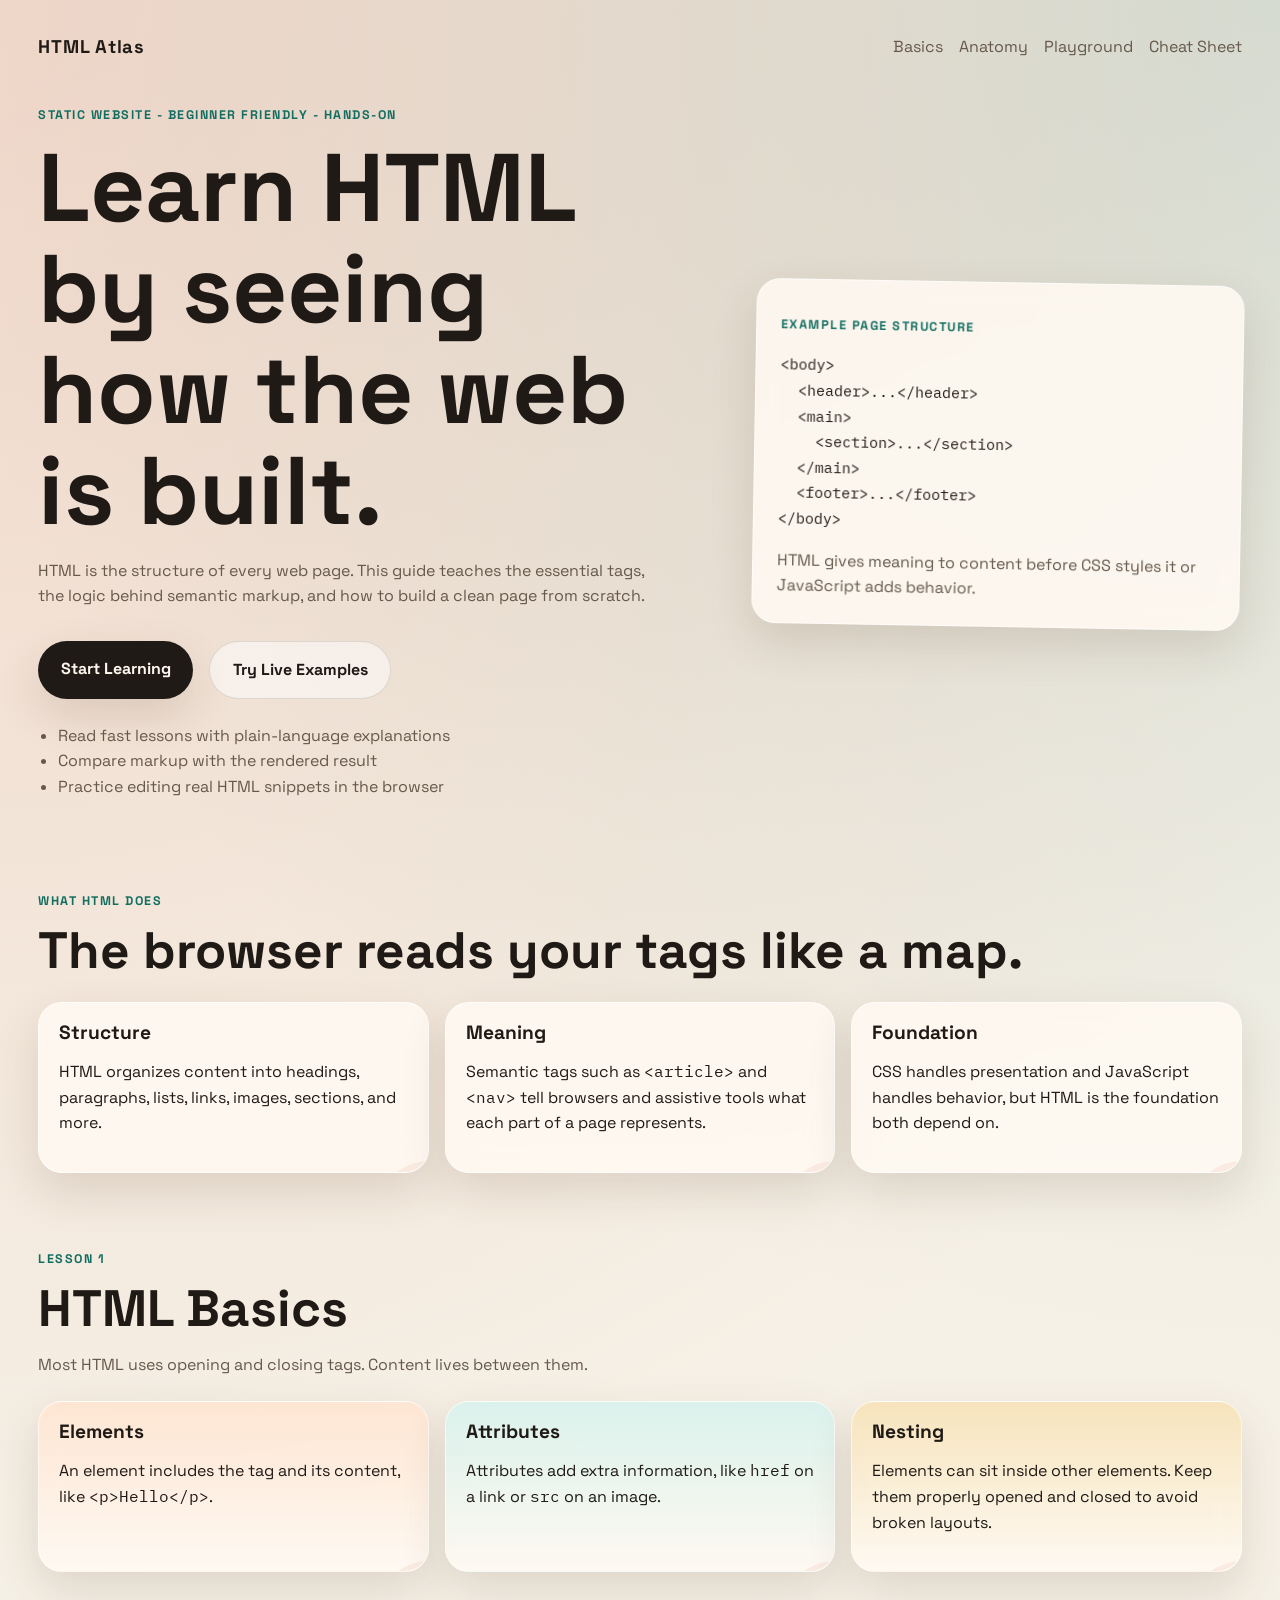
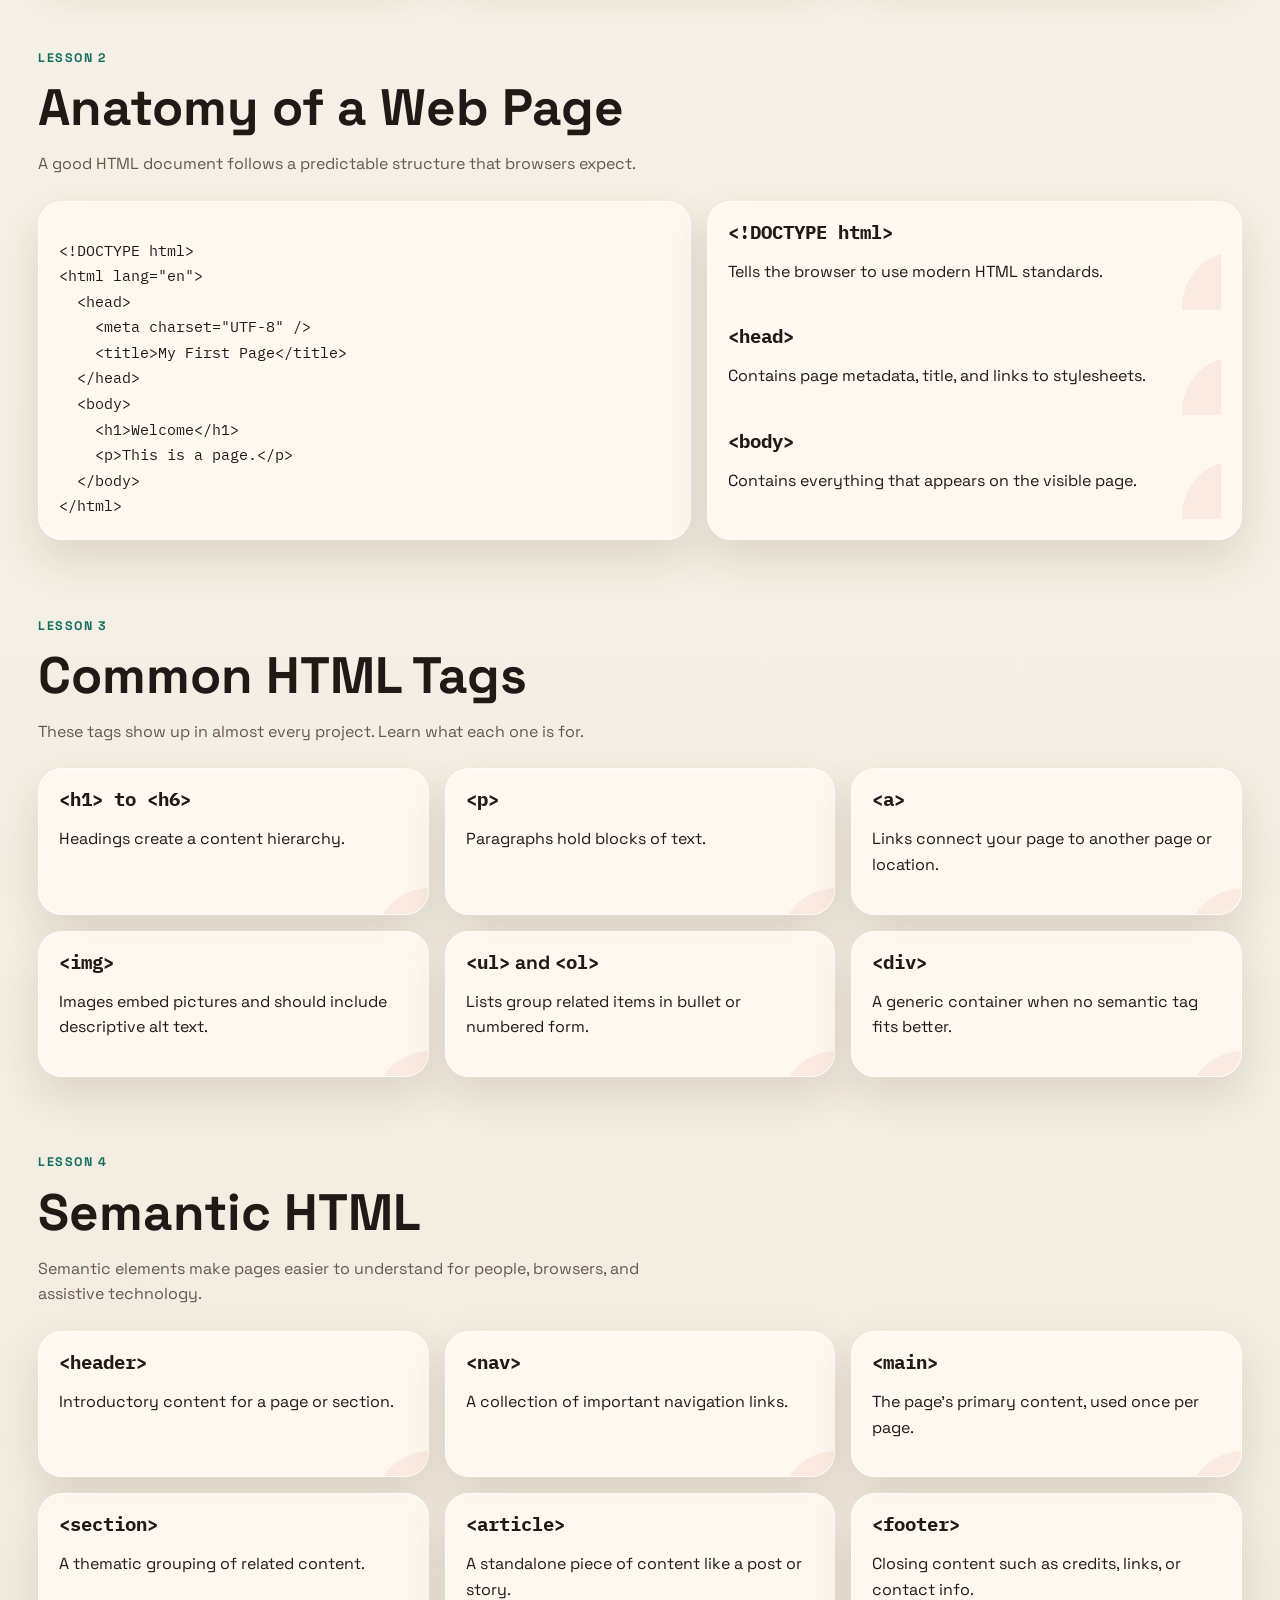
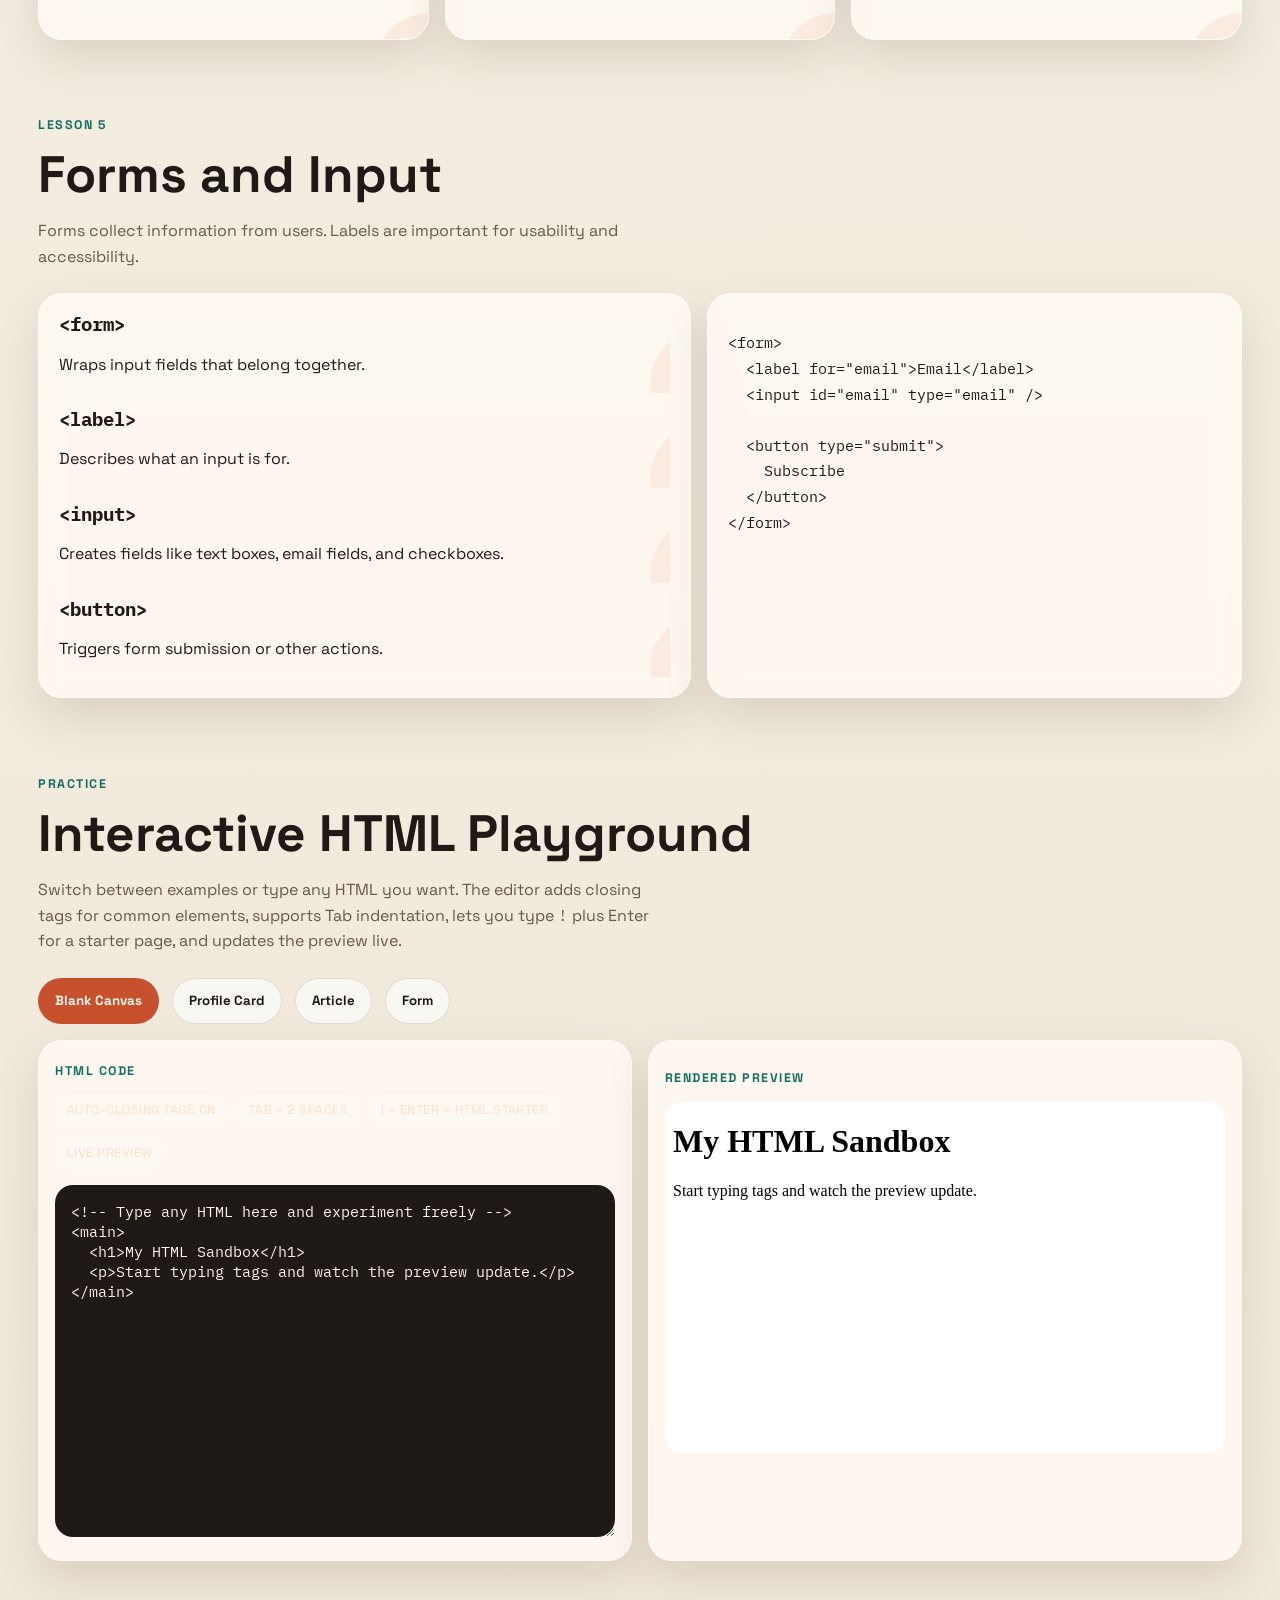
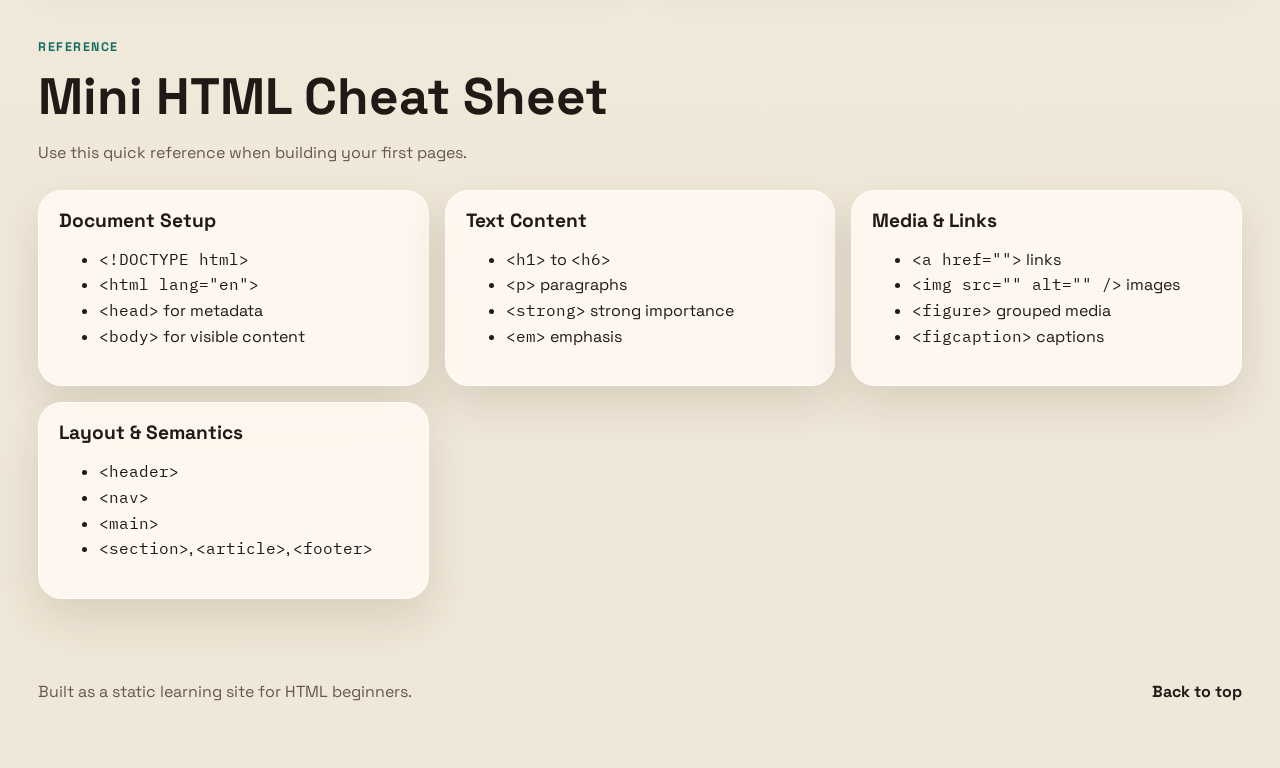
==== index.html @ 0f7f3ef9 "initial commit" ====
<!DOCTYPE html>
<html lang="en">
  <head>
    <meta charset="UTF-8" />
    <meta name="viewport" content="width=device-width, initial-scale=1.0" />
    <title>HTML Atlas | Learn HTML Visually</title>
    <meta
      name="description"
      content="A static website that teaches the fundamentals of HTML with examples, semantic structure, forms, and hands-on practice."
    />
    <link rel="preconnect" href="https://fonts.googleapis.com" />
    <link rel="preconnect" href="https://fonts.gstatic.com" crossorigin />
    <link
      href="https://fonts.googleapis.com/css2?family=Space+Grotesk:wght@400;500;700&family=IBM+Plex+Mono:wght@400;500&display=swap"
      rel="stylesheet"
    />
    <link rel="stylesheet" href="styles.css" />
  </head>
  <body>
    <header class="hero" id="top">
      <nav class="topbar">
        <a class="brand" href="#top">HTML Atlas</a>
        <div class="nav-links">
          <a href="#basics">Basics</a>
          <a href="#anatomy">Anatomy</a>
          <a href="#playground">Playground</a>
          <a href="#cheatsheet">Cheat Sheet</a>
        </div>
      </nav>

      <div class="hero-grid">
        <section class="hero-copy">
          <p class="eyebrow">Static website - beginner friendly - hands-on</p>
          <h1>Learn HTML by seeing how the web is built.</h1>
          <p class="hero-text">
            HTML is the structure of every web page. This guide teaches the
            essential tags, the logic behind semantic markup, and how to build
            a clean page from scratch.
          </p>
          <div class="hero-actions">
            <a class="button primary" href="#basics">Start Learning</a>
            <a class="button secondary" href="#playground">Try Live Examples</a>
          </div>
          <ul class="hero-points">
            <li>Read fast lessons with plain-language explanations</li>
            <li>Compare markup with the rendered result</li>
            <li>Practice editing real HTML snippets in the browser</li>
          </ul>
        </section>

        <aside class="hero-card">
          <p class="card-label">Example page structure</p>
          <pre><code>&lt;body&gt;
  &lt;header&gt;...&lt;/header&gt;
  &lt;main&gt;
    &lt;section&gt;...&lt;/section&gt;
  &lt;/main&gt;
  &lt;footer&gt;...&lt;/footer&gt;
&lt;/body&gt;</code></pre>
          <p class="card-note">
            HTML gives meaning to content before CSS styles it or JavaScript
            adds behavior.
          </p>
        </aside>
      </div>
    </header>

    <main>
      <section class="section intro-band">
        <div class="section-heading">
          <p class="section-kicker">What HTML does</p>
          <h2>The browser reads your tags like a map.</h2>
        </div>
        <div class="intro-grid">
          <article class="info-card">
            <h3>Structure</h3>
            <p>
              HTML organizes content into headings, paragraphs, lists, links,
              images, sections, and more.
            </p>
          </article>
          <article class="info-card">
            <h3>Meaning</h3>
            <p>
              Semantic tags such as <code>&lt;article&gt;</code> and
              <code>&lt;nav&gt;</code> tell browsers and assistive tools what
              each part of a page represents.
            </p>
          </article>
          <article class="info-card">
            <h3>Foundation</h3>
            <p>
              CSS handles presentation and JavaScript handles behavior, but HTML
              is the foundation both depend on.
            </p>
          </article>
        </div>
      </section>

      <section class="section" id="basics">
        <div class="section-heading">
          <p class="section-kicker">Lesson 1</p>
          <h2>HTML Basics</h2>
          <p>
            Most HTML uses opening and closing tags. Content lives between them.
          </p>
        </div>

        <div class="lesson-grid">
          <article class="lesson-card accent-a">
            <h3>Elements</h3>
            <p>
              An element includes the tag and its content, like
              <code>&lt;p&gt;Hello&lt;/p&gt;</code>.
            </p>
          </article>
          <article class="lesson-card accent-b">
            <h3>Attributes</h3>
            <p>
              Attributes add extra information, like
              <code>href</code> on a link or <code>src</code> on an image.
            </p>
          </article>
          <article class="lesson-card accent-c">
            <h3>Nesting</h3>
            <p>
              Elements can sit inside other elements. Keep them properly opened
              and closed to avoid broken layouts.
            </p>
          </article>
        </div>
      </section>

      <section class="section split-section" id="anatomy">
        <div class="section-heading">
          <p class="section-kicker">Lesson 2</p>
          <h2>Anatomy of a Web Page</h2>
          <p>
            A good HTML document follows a predictable structure that browsers
            expect.
          </p>
        </div>

        <div class="two-column">
          <div class="code-panel">
            <pre><code>&lt;!DOCTYPE html&gt;
&lt;html lang="en"&gt;
  &lt;head&gt;
    &lt;meta charset="UTF-8" /&gt;
    &lt;title&gt;My First Page&lt;/title&gt;
  &lt;/head&gt;
  &lt;body&gt;
    &lt;h1&gt;Welcome&lt;/h1&gt;
    &lt;p&gt;This is a page.&lt;/p&gt;
  &lt;/body&gt;
&lt;/html&gt;</code></pre>
          </div>

          <div class="concept-list">
            <article>
              <h3><code>&lt;!DOCTYPE html&gt;</code></h3>
              <p>Tells the browser to use modern HTML standards.</p>
            </article>
            <article>
              <h3><code>&lt;head&gt;</code></h3>
              <p>Contains page metadata, title, and links to stylesheets.</p>
            </article>
            <article>
              <h3><code>&lt;body&gt;</code></h3>
              <p>Contains everything that appears on the visible page.</p>
            </article>
          </div>
        </div>
      </section>

      <section class="section">
        <div class="section-heading">
          <p class="section-kicker">Lesson 3</p>
          <h2>Common HTML Tags</h2>
          <p>
            These tags show up in almost every project. Learn what each one is
            for.
          </p>
        </div>

        <div class="tag-grid">
          <article class="tag-card">
            <h3><code>&lt;h1&gt; to &lt;h6&gt;</code></h3>
            <p>Headings create a content hierarchy.</p>
          </article>
          <article class="tag-card">
            <h3><code>&lt;p&gt;</code></h3>
            <p>Paragraphs hold blocks of text.</p>
          </article>
          <article class="tag-card">
            <h3><code>&lt;a&gt;</code></h3>
            <p>Links connect your page to another page or location.</p>
          </article>
          <article class="tag-card">
            <h3><code>&lt;img&gt;</code></h3>
            <p>Images embed pictures and should include descriptive alt text.</p>
          </article>
          <article class="tag-card">
            <h3><code>&lt;ul&gt;</code> and <code>&lt;ol&gt;</code></h3>
            <p>Lists group related items in bullet or numbered form.</p>
          </article>
          <article class="tag-card">
            <h3><code>&lt;div&gt;</code></h3>
            <p>A generic container when no semantic tag fits better.</p>
          </article>
        </div>
      </section>

      <section class="section">
        <div class="section-heading">
          <p class="section-kicker">Lesson 4</p>
          <h2>Semantic HTML</h2>
          <p>
            Semantic elements make pages easier to understand for people,
            browsers, and assistive technology.
          </p>
        </div>

        <div class="semantic-layout">
          <article class="semantic-card">
            <h3><code>&lt;header&gt;</code></h3>
            <p>Introductory content for a page or section.</p>
          </article>
          <article class="semantic-card">
            <h3><code>&lt;nav&gt;</code></h3>
            <p>A collection of important navigation links.</p>
          </article>
          <article class="semantic-card">
            <h3><code>&lt;main&gt;</code></h3>
            <p>The page's primary content, used once per page.</p>
          </article>
          <article class="semantic-card">
            <h3><code>&lt;section&gt;</code></h3>
            <p>A thematic grouping of related content.</p>
          </article>
          <article class="semantic-card">
            <h3><code>&lt;article&gt;</code></h3>
            <p>A standalone piece of content like a post or story.</p>
          </article>
          <article class="semantic-card">
            <h3><code>&lt;footer&gt;</code></h3>
            <p>Closing content such as credits, links, or contact info.</p>
          </article>
        </div>
      </section>

      <section class="section split-section">
        <div class="section-heading">
          <p class="section-kicker">Lesson 5</p>
          <h2>Forms and Input</h2>
          <p>
            Forms collect information from users. Labels are important for
            usability and accessibility.
          </p>
        </div>

        <div class="two-column">
          <div class="concept-list">
            <article>
              <h3><code>&lt;form&gt;</code></h3>
              <p>Wraps input fields that belong together.</p>
            </article>
            <article>
              <h3><code>&lt;label&gt;</code></h3>
              <p>Describes what an input is for.</p>
            </article>
            <article>
              <h3><code>&lt;input&gt;</code></h3>
              <p>Creates fields like text boxes, email fields, and checkboxes.</p>
            </article>
            <article>
              <h3><code>&lt;button&gt;</code></h3>
              <p>Triggers form submission or other actions.</p>
            </article>
          </div>

          <div class="code-panel">
            <pre><code>&lt;form&gt;
  &lt;label for="email"&gt;Email&lt;/label&gt;
  &lt;input id="email" type="email" /&gt;

  &lt;button type="submit"&gt;
    Subscribe
  &lt;/button&gt;
&lt;/form&gt;</code></pre>
          </div>
        </div>
      </section>

      <section class="section playground" id="playground">
        <div class="section-heading">
          <p class="section-kicker">Practice</p>
          <h2>Interactive HTML Playground</h2>
          <p>
            Switch between examples or type any HTML you want. The editor adds
            closing tags for common elements, supports Tab indentation, lets
            you type <code>!</code> plus Enter for a starter page, and updates
            the preview live.
          </p>
        </div>

        <div class="playground-controls" aria-label="Example selector">
          <button class="example-button active" data-example="blank">
            Blank Canvas
          </button>
          <button class="example-button" data-example="profile">
            Profile Card
          </button>
          <button class="example-button" data-example="article">
            Article
          </button>
          <button class="example-button" data-example="form">
            Form
          </button>
        </div>

        <div class="playground-grid">
          <div class="editor-panel">
            <label class="editor-label" for="html-editor">HTML Code</label>
            <div class="editor-toolbar">
              <span>Auto-closing tags on</span>
              <span>Tab = 2 spaces</span>
              <span>! + Enter = HTML starter</span>
              <span>Live preview</span>
            </div>
            <textarea id="html-editor" spellcheck="false"></textarea>
          </div>
          <div class="preview-panel">
            <p class="preview-label">Rendered Preview</p>
            <iframe
              id="preview-frame"
              title="HTML preview"
              sandbox="allow-same-origin"
            ></iframe>
          </div>
        </div>
      </section>

      <section class="section" id="cheatsheet">
        <div class="section-heading">
          <p class="section-kicker">Reference</p>
          <h2>Mini HTML Cheat Sheet</h2>
          <p>Use this quick reference when building your first pages.</p>
        </div>

        <div class="cheatsheet-grid">
          <article class="sheet-card">
            <h3>Document Setup</h3>
            <ul>
              <li><code>&lt;!DOCTYPE html&gt;</code></li>
              <li><code>&lt;html lang="en"&gt;</code></li>
              <li><code>&lt;head&gt;</code> for metadata</li>
              <li><code>&lt;body&gt;</code> for visible content</li>
            </ul>
          </article>
          <article class="sheet-card">
            <h3>Text Content</h3>
            <ul>
              <li><code>&lt;h1&gt;</code> to <code>&lt;h6&gt;</code></li>
              <li><code>&lt;p&gt;</code> paragraphs</li>
              <li><code>&lt;strong&gt;</code> strong importance</li>
              <li><code>&lt;em&gt;</code> emphasis</li>
            </ul>
          </article>
          <article class="sheet-card">
            <h3>Media & Links</h3>
            <ul>
              <li><code>&lt;a href=""&gt;</code> links</li>
              <li><code>&lt;img src="" alt="" /&gt;</code> images</li>
              <li><code>&lt;figure&gt;</code> grouped media</li>
              <li><code>&lt;figcaption&gt;</code> captions</li>
            </ul>
          </article>
          <article class="sheet-card">
            <h3>Layout & Semantics</h3>
            <ul>
              <li><code>&lt;header&gt;</code></li>
              <li><code>&lt;nav&gt;</code></li>
              <li><code>&lt;main&gt;</code></li>
              <li><code>&lt;section&gt;</code>, <code>&lt;article&gt;</code>, <code>&lt;footer&gt;</code></li>
            </ul>
          </article>
        </div>
      </section>
    </main>

    <footer class="site-footer">
      <p>Built as a static learning site for HTML beginners.</p>
      <a href="#top">Back to top</a>
    </footer>

    <script src="script.js"></script>
  </body>
</html>
---- styles.css ----
:root {
  --bg: #f4efe4;
  --bg-strong: #eadbc4;
  --surface: rgba(255, 250, 243, 0.86);
  --surface-strong: #fff7ed;
  --ink: #1f1a16;
  --muted: #66594c;
  --accent: #c7512c;
  --accent-alt: #126e61;
  --accent-soft: #f0b46c;
  --line: rgba(31, 26, 22, 0.12);
  --shadow: 0 18px 45px rgba(75, 49, 27, 0.14);
  --radius: 24px;
}

* {
  box-sizing: border-box;
}

html {
  scroll-behavior: smooth;
}

body {
  margin: 0;
  font-family: "Space Grotesk", sans-serif;
  color: var(--ink);
  background:
    radial-gradient(circle at top left, rgba(199, 81, 44, 0.18), transparent 28%),
    radial-gradient(circle at top right, rgba(18, 110, 97, 0.15), transparent 24%),
    linear-gradient(180deg, #f9f4eb 0%, var(--bg) 40%, #efe7d7 100%);
  line-height: 1.6;
}

a {
  color: inherit;
}

code,
pre,
textarea {
  font-family: "IBM Plex Mono", monospace;
}

.hero,
.section,
.site-footer {
  padding-inline: clamp(1.2rem, 3vw, 3rem);
}

.hero {
  padding-top: 1rem;
  padding-bottom: 4rem;
  position: relative;
  overflow: hidden;
}

.topbar {
  display: flex;
  justify-content: space-between;
  align-items: center;
  gap: 1rem;
  padding: 1rem 0 2rem;
}

.brand {
  font-size: 1.15rem;
  font-weight: 700;
  letter-spacing: 0.04em;
  text-decoration: none;
}

.nav-links {
  display: flex;
  gap: 1rem;
  flex-wrap: wrap;
}

.nav-links a {
  text-decoration: none;
  color: var(--muted);
}

.hero-grid {
  display: grid;
  grid-template-columns: 1.4fr 1fr;
  gap: 2rem;
  align-items: center;
}

.eyebrow,
.section-kicker,
.card-label,
.preview-label,
.editor-label {
  text-transform: uppercase;
  letter-spacing: 0.12em;
  font-size: 0.78rem;
  color: var(--accent-alt);
  font-weight: 700;
}

h1,
h2,
h3 {
  line-height: 1.05;
  margin: 0;
}

h1 {
  font-size: clamp(3rem, 8vw, 6rem);
  max-width: 10ch;
  margin-top: 0.5rem;
}

h2 {
  font-size: clamp(2rem, 4vw, 3.2rem);
}

h3 {
  font-size: 1.2rem;
}

.hero-text,
.section-heading p:last-child,
.site-footer p {
  color: var(--muted);
  max-width: 62ch;
}

.hero-actions {
  display: flex;
  gap: 1rem;
  flex-wrap: wrap;
  margin: 2rem 0 1.5rem;
}

.button {
  text-decoration: none;
  padding: 0.95rem 1.4rem;
  border-radius: 999px;
  font-weight: 700;
  transition: transform 180ms ease, box-shadow 180ms ease;
}

.button:hover,
.example-button:hover {
  transform: translateY(-2px);
}

.primary {
  background: var(--ink);
  color: #fff6ed;
  box-shadow: var(--shadow);
}

.secondary {
  background: rgba(255, 255, 255, 0.5);
  border: 1px solid var(--line);
}

.hero-points {
  padding-left: 1.2rem;
  color: var(--muted);
}

.hero-card,
.info-card,
.lesson-card,
.tag-card,
.semantic-card,
.sheet-card,
.code-panel,
.concept-list,
.editor-panel,
.preview-panel {
  background: var(--surface);
  backdrop-filter: blur(12px);
  border: 1px solid rgba(255, 255, 255, 0.65);
  border-radius: var(--radius);
  box-shadow: var(--shadow);
}

.hero-card {
  padding: 1.5rem;
  transform: rotate(1deg);
}

.hero-card pre,
.code-panel pre {
  margin: 1rem 0 0;
  overflow-x: auto;
}

.hero-card code,
.code-panel code {
  font-size: 0.95rem;
}

.card-note {
  margin-bottom: 0;
  color: var(--muted);
}

.section {
  padding-top: 2rem;
  padding-bottom: 2rem;
}

.section-heading {
  margin-bottom: 1.5rem;
}

.intro-band {
  padding-top: 0;
}

.intro-grid,
.lesson-grid,
.tag-grid,
.semantic-layout,
.cheatsheet-grid {
  display: grid;
  gap: 1rem;
}

.intro-grid,
.lesson-grid,
.semantic-layout,
.cheatsheet-grid {
  grid-template-columns: repeat(3, minmax(0, 1fr));
}

.tag-grid {
  grid-template-columns: repeat(3, minmax(0, 1fr));
}

.info-card,
.lesson-card,
.tag-card,
.semantic-card,
.sheet-card {
  padding: 1.25rem;
}

.accent-a {
  background: linear-gradient(180deg, rgba(255, 228, 209, 0.9), var(--surface));
}

.accent-b {
  background: linear-gradient(180deg, rgba(216, 241, 236, 0.9), var(--surface));
}

.accent-c {
  background: linear-gradient(180deg, rgba(247, 226, 184, 0.9), var(--surface));
}

.split-section .two-column {
  display: grid;
  grid-template-columns: 1.1fr 0.9fr;
  gap: 1rem;
}

.code-panel,
.concept-list {
  padding: 1.25rem;
}

.concept-list {
  display: grid;
  gap: 1rem;
}

.concept-list article,
.semantic-card,
.tag-card,
.sheet-card,
.lesson-card,
.info-card {
  position: relative;
  overflow: hidden;
}

.concept-list article::before,
.semantic-card::before,
.tag-card::before,
.sheet-card::before,
.lesson-card::before,
.info-card::before {
  content: "";
  position: absolute;
  inset: auto -15% -60% auto;
  width: 7rem;
  height: 7rem;
  border-radius: 50%;
  background: rgba(199, 81, 44, 0.08);
}

.playground-controls {
  display: flex;
  gap: 0.8rem;
  flex-wrap: wrap;
  margin-bottom: 1rem;
}

.example-button {
  border: 1px solid var(--line);
  background: rgba(255, 255, 255, 0.6);
  color: var(--ink);
  padding: 0.85rem 1rem;
  border-radius: 999px;
  font-family: inherit;
  font-weight: 700;
  cursor: pointer;
  transition: transform 180ms ease, background 180ms ease, color 180ms ease;
}

.example-button.active {
  background: var(--accent);
  color: #fff8f2;
  border-color: transparent;
}

.playground-grid {
  display: grid;
  grid-template-columns: 1fr 1fr;
  gap: 1rem;
}

.editor-panel,
.preview-panel {
  padding: 1rem;
}

.editor-toolbar {
  display: flex;
  gap: 0.6rem;
  flex-wrap: wrap;
  margin: 0.75rem 0 0.9rem;
}

.editor-toolbar span {
  display: inline-flex;
  align-items: center;
  padding: 0.35rem 0.65rem;
  border-radius: 999px;
  background: rgba(255, 255, 255, 0.08);
  border: 1px solid rgba(255, 255, 255, 0.1);
  color: #f9dfcc;
  font-size: 0.78rem;
  letter-spacing: 0.04em;
  text-transform: uppercase;
}

#html-editor {
  width: 100%;
  min-height: 22rem;
  border: 0;
  background: #201a17;
  color: #fff4e8;
  padding: 1rem;
  border-radius: 18px;
  resize: vertical;
  font-size: 0.95rem;
}

#html-editor:focus {
  outline: 2px solid rgba(240, 180, 108, 0.85);
  outline-offset: 2px;
}

#preview-frame {
  width: 100%;
  min-height: 22rem;
  border: 0;
  border-radius: 18px;
  background: white;
}

.site-footer {
  display: flex;
  justify-content: space-between;
  gap: 1rem;
  align-items: center;
  padding-top: 2rem;
  padding-bottom: 3rem;
}

.site-footer a {
  text-decoration: none;
  font-weight: 700;
}

@media (max-width: 980px) {
  .hero-grid,
  .split-section .two-column,
  .playground-grid,
  .intro-grid,
  .lesson-grid,
  .tag-grid,
  .semantic-layout,
  .cheatsheet-grid {
    grid-template-columns: 1fr;
  }

  .hero-card {
    transform: none;
  }
}

@media (max-width: 640px) {
  .topbar,
  .site-footer {
    flex-direction: column;
    align-items: flex-start;
  }

  h1 {
    max-width: none;
  }

  .button,
  .example-button {
    width: 100%;
    text-align: center;
  }

  .editor-toolbar span {
    width: 100%;
    justify-content: center;
  }
}
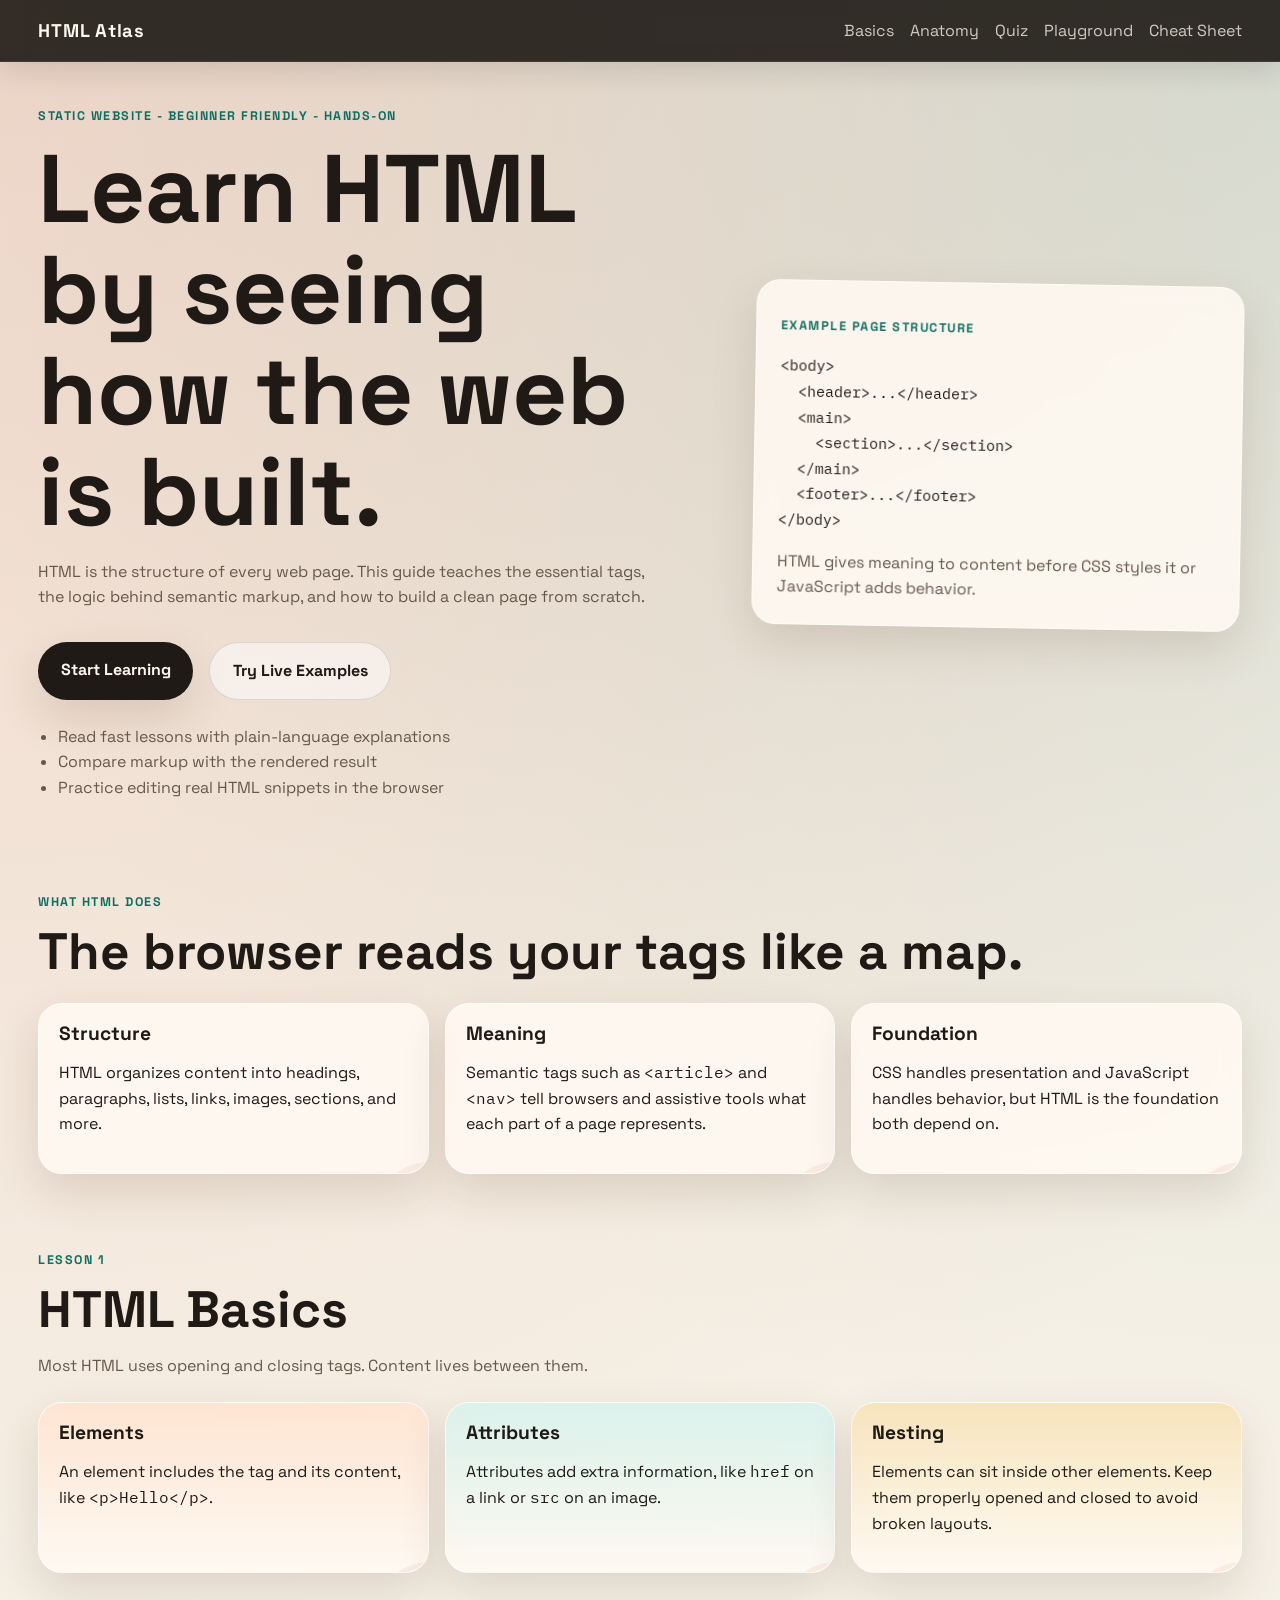
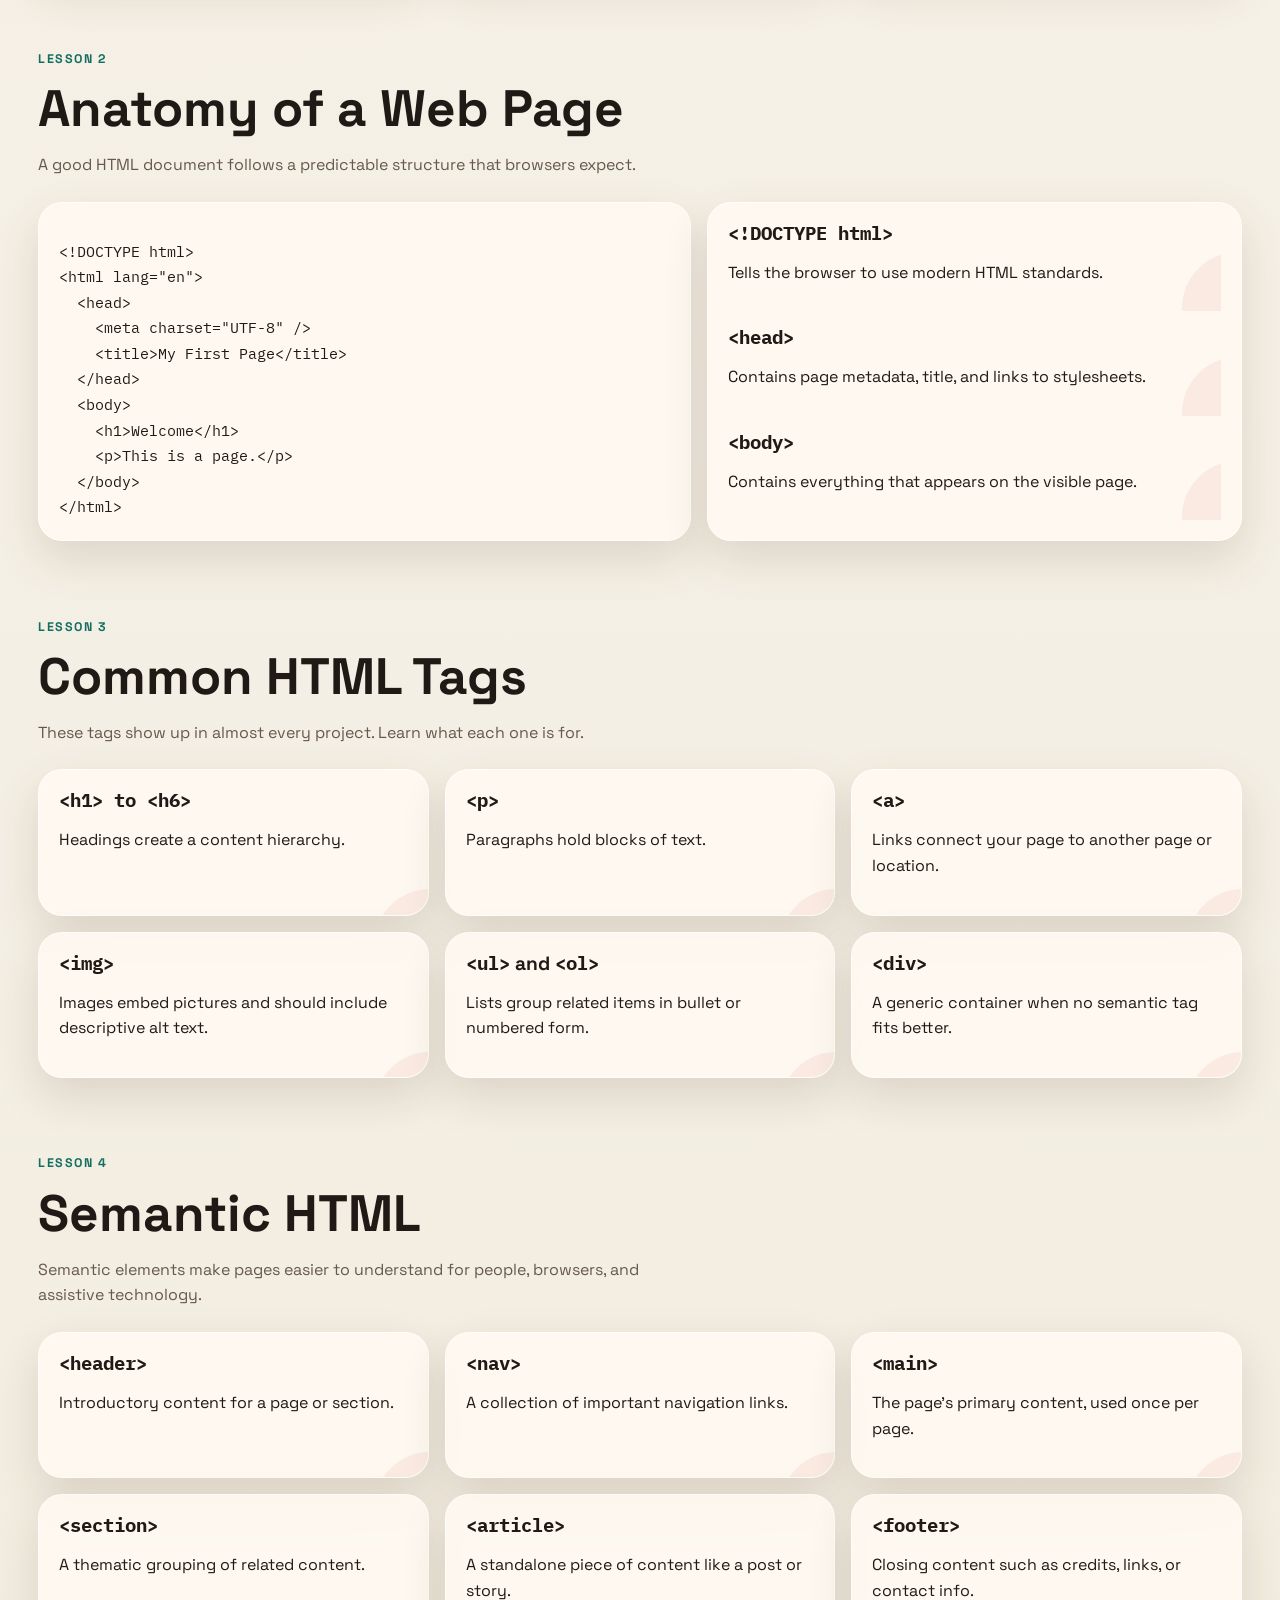
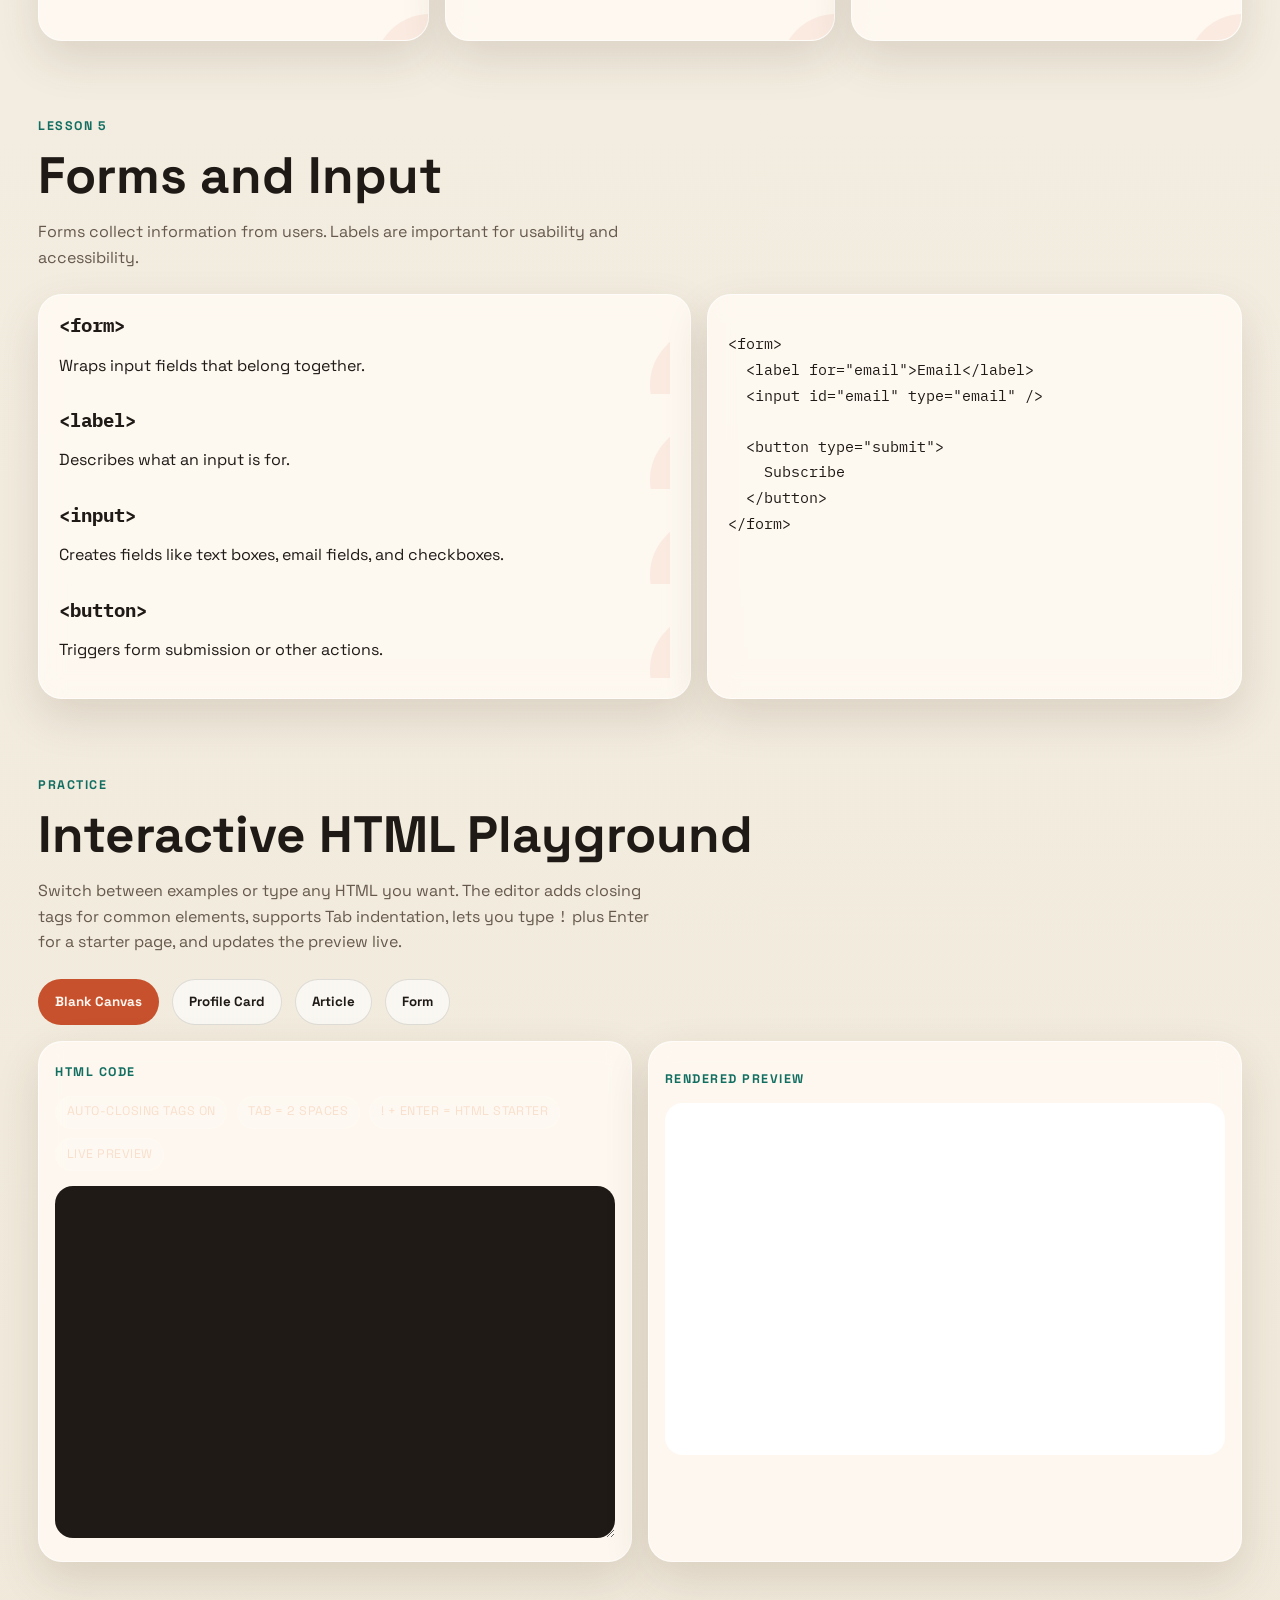
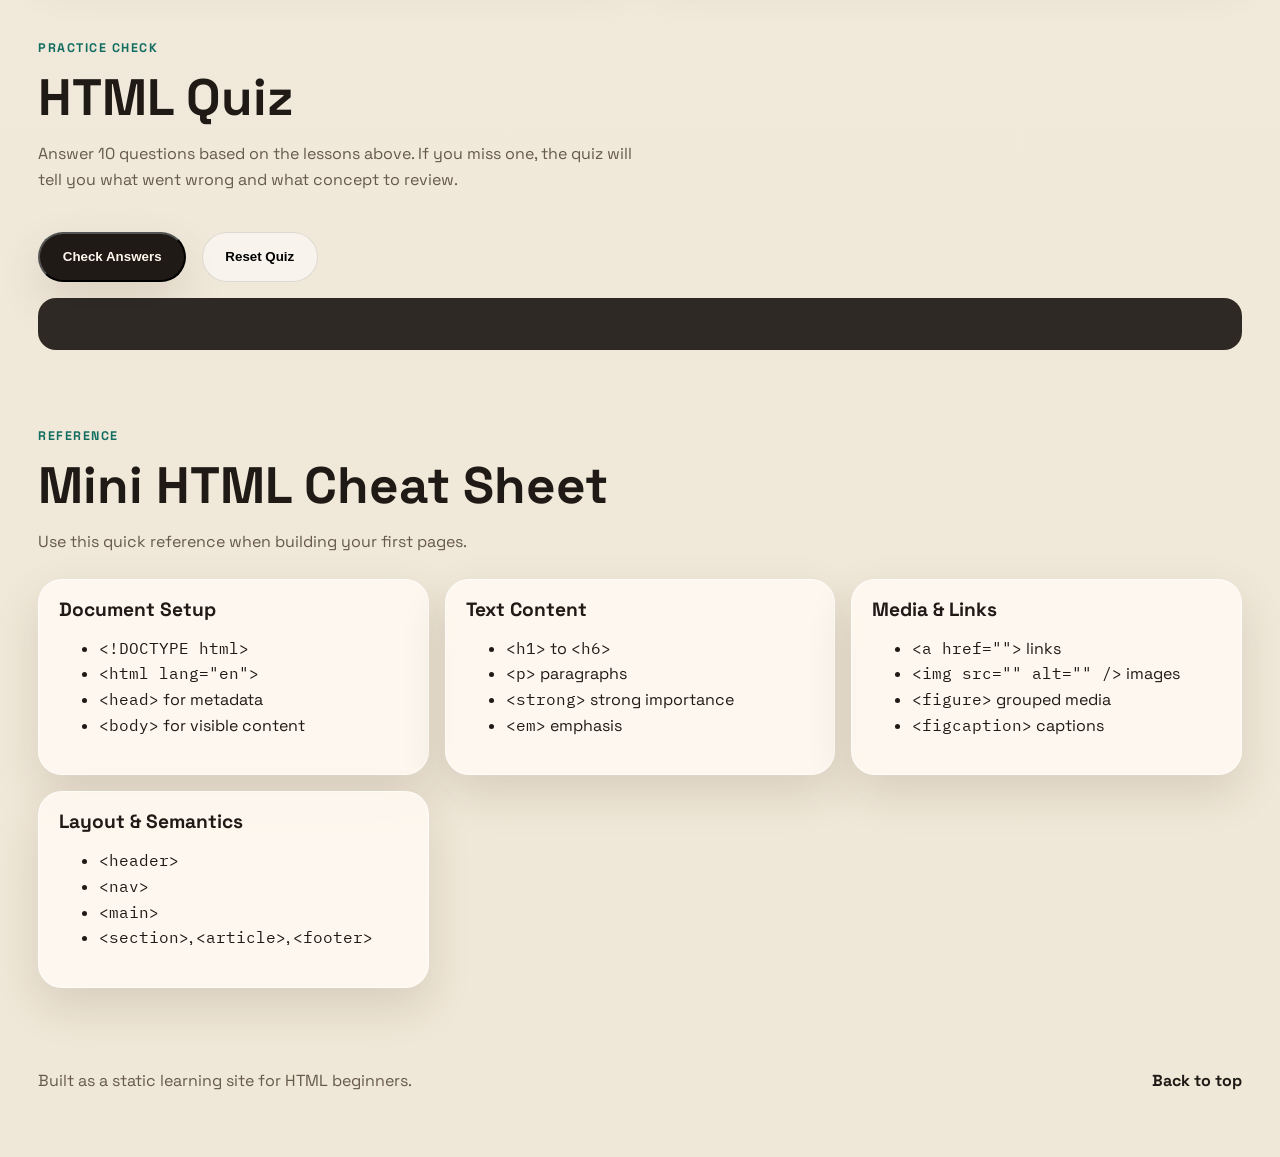
==== commit 1cec0524: "now quiz is available" ====
--- a/index.html
+++ b/index.html
@@ -17,16 +17,20 @@
     <link rel="stylesheet" href="styles.css" />
   </head>
   <body>
-    <header class="hero" id="top">
+    <div class="site-nav">
       <nav class="topbar">
         <a class="brand" href="#top">HTML Atlas</a>
         <div class="nav-links">
           <a href="#basics">Basics</a>
           <a href="#anatomy">Anatomy</a>
+          <a href="#quiz">Quiz</a>
           <a href="#playground">Playground</a>
           <a href="#cheatsheet">Cheat Sheet</a>
         </div>
       </nav>
+    </div>
+
+    <header class="hero" id="top">
 
       <div class="hero-grid">
         <section class="hero-copy">
@@ -341,6 +345,28 @@
         </div>
       </section>
 
+      <section class="section quiz-section" id="quiz">
+        <div class="section-heading">
+          <p class="section-kicker">Practice Check</p>
+          <h2>HTML Quiz</h2>
+          <p>
+            Answer 10 questions based on the lessons above. If you miss one,
+            the quiz will tell you what went wrong and what concept to review.
+          </p>
+        </div>
+
+        <form id="quiz-form" class="quiz-form">
+          <div id="quiz-questions" class="quiz-questions"></div>
+          <div class="quiz-actions">
+            <button class="button primary" type="submit">Check Answers</button>
+            <button class="button secondary" type="button" id="reset-quiz">
+              Reset Quiz
+            </button>
+          </div>
+          <p id="quiz-summary" class="quiz-summary" aria-live="polite"></p>
+        </form>
+      </section>
+
       <section class="section" id="cheatsheet">
         <div class="section-heading">
           <p class="section-kicker">Reference</p>
--- a/styles.css
+++ b/styles.css
@@ -48,8 +48,19 @@
   padding-inline: clamp(1.2rem, 3vw, 3rem);
 }
 
+.site-nav {
+  position: sticky;
+  top: 0;
+  z-index: 10;
+  width: 100%;
+  background: rgba(31, 26, 22, 0.9);
+  backdrop-filter: blur(14px);
+  border-bottom: 1px solid rgba(255, 255, 255, 0.08);
+  box-shadow: 0 10px 28px rgba(31, 26, 22, 0.12);
+}
+
 .hero {
-  padding-top: 1rem;
+  padding-top: 2rem;
   padding-bottom: 4rem;
   position: relative;
   overflow: hidden;
@@ -60,7 +71,8 @@
   justify-content: space-between;
   align-items: center;
   gap: 1rem;
-  padding: 1rem 0 2rem;
+  width: 100%;
+  padding: 1rem clamp(1.2rem, 3vw, 3rem);
 }
 
 .brand {
@@ -68,6 +80,7 @@
   font-weight: 700;
   letter-spacing: 0.04em;
   text-decoration: none;
+  color: #fff6ed;
 }
 
 .nav-links {
@@ -78,7 +91,11 @@
 
 .nav-links a {
   text-decoration: none;
-  color: var(--muted);
+  color: rgba(255, 246, 237, 0.78);
+}
+
+.nav-links a:hover {
+  color: #fff6ed;
 }
 
 .hero-grid {
@@ -391,6 +408,87 @@
   font-weight: 700;
 }
 
+.quiz-form {
+  display: grid;
+  gap: 1rem;
+}
+
+.quiz-questions {
+  display: grid;
+  gap: 1rem;
+}
+
+.quiz-card {
+  background: var(--surface);
+  border: 1px solid rgba(255, 255, 255, 0.65);
+  border-radius: var(--radius);
+  box-shadow: var(--shadow);
+  padding: 1.25rem;
+}
+
+.quiz-card h3 {
+  margin-bottom: 0.9rem;
+}
+
+.quiz-options {
+  display: grid;
+  gap: 0.7rem;
+}
+
+.quiz-option {
+  display: flex;
+  gap: 0.75rem;
+  align-items: flex-start;
+  padding: 0.8rem 0.95rem;
+  border-radius: 18px;
+  background: rgba(255, 255, 255, 0.45);
+  border: 1px solid rgba(31, 26, 22, 0.08);
+  cursor: pointer;
+}
+
+.quiz-option input {
+  margin-top: 0.25rem;
+}
+
+.quiz-option code {
+  font-size: 0.92rem;
+}
+
+.quiz-feedback {
+  margin-top: 0.95rem;
+  padding: 0.9rem 1rem;
+  border-radius: 18px;
+  font-size: 0.95rem;
+}
+
+.quiz-feedback.correct {
+  background: rgba(18, 110, 97, 0.12);
+  border: 1px solid rgba(18, 110, 97, 0.24);
+  color: #0f5b50;
+}
+
+.quiz-feedback.incorrect {
+  background: rgba(199, 81, 44, 0.1);
+  border: 1px solid rgba(199, 81, 44, 0.2);
+  color: #8b3418;
+}
+
+.quiz-actions {
+  display: flex;
+  gap: 1rem;
+  flex-wrap: wrap;
+}
+
+.quiz-summary {
+  margin: 0;
+  padding: 1rem 1.15rem;
+  border-radius: 18px;
+  background: rgba(31, 26, 22, 0.92);
+  color: #fff6ed;
+  font-weight: 700;
+  min-height: 3.3rem;
+}
+
 @media (max-width: 980px) {
   .hero-grid,
   .split-section .two-column,
@@ -429,4 +527,8 @@
     width: 100%;
     justify-content: center;
   }
-}
+
+  .quiz-actions .button {
+    width: 100%;
+  }
+}
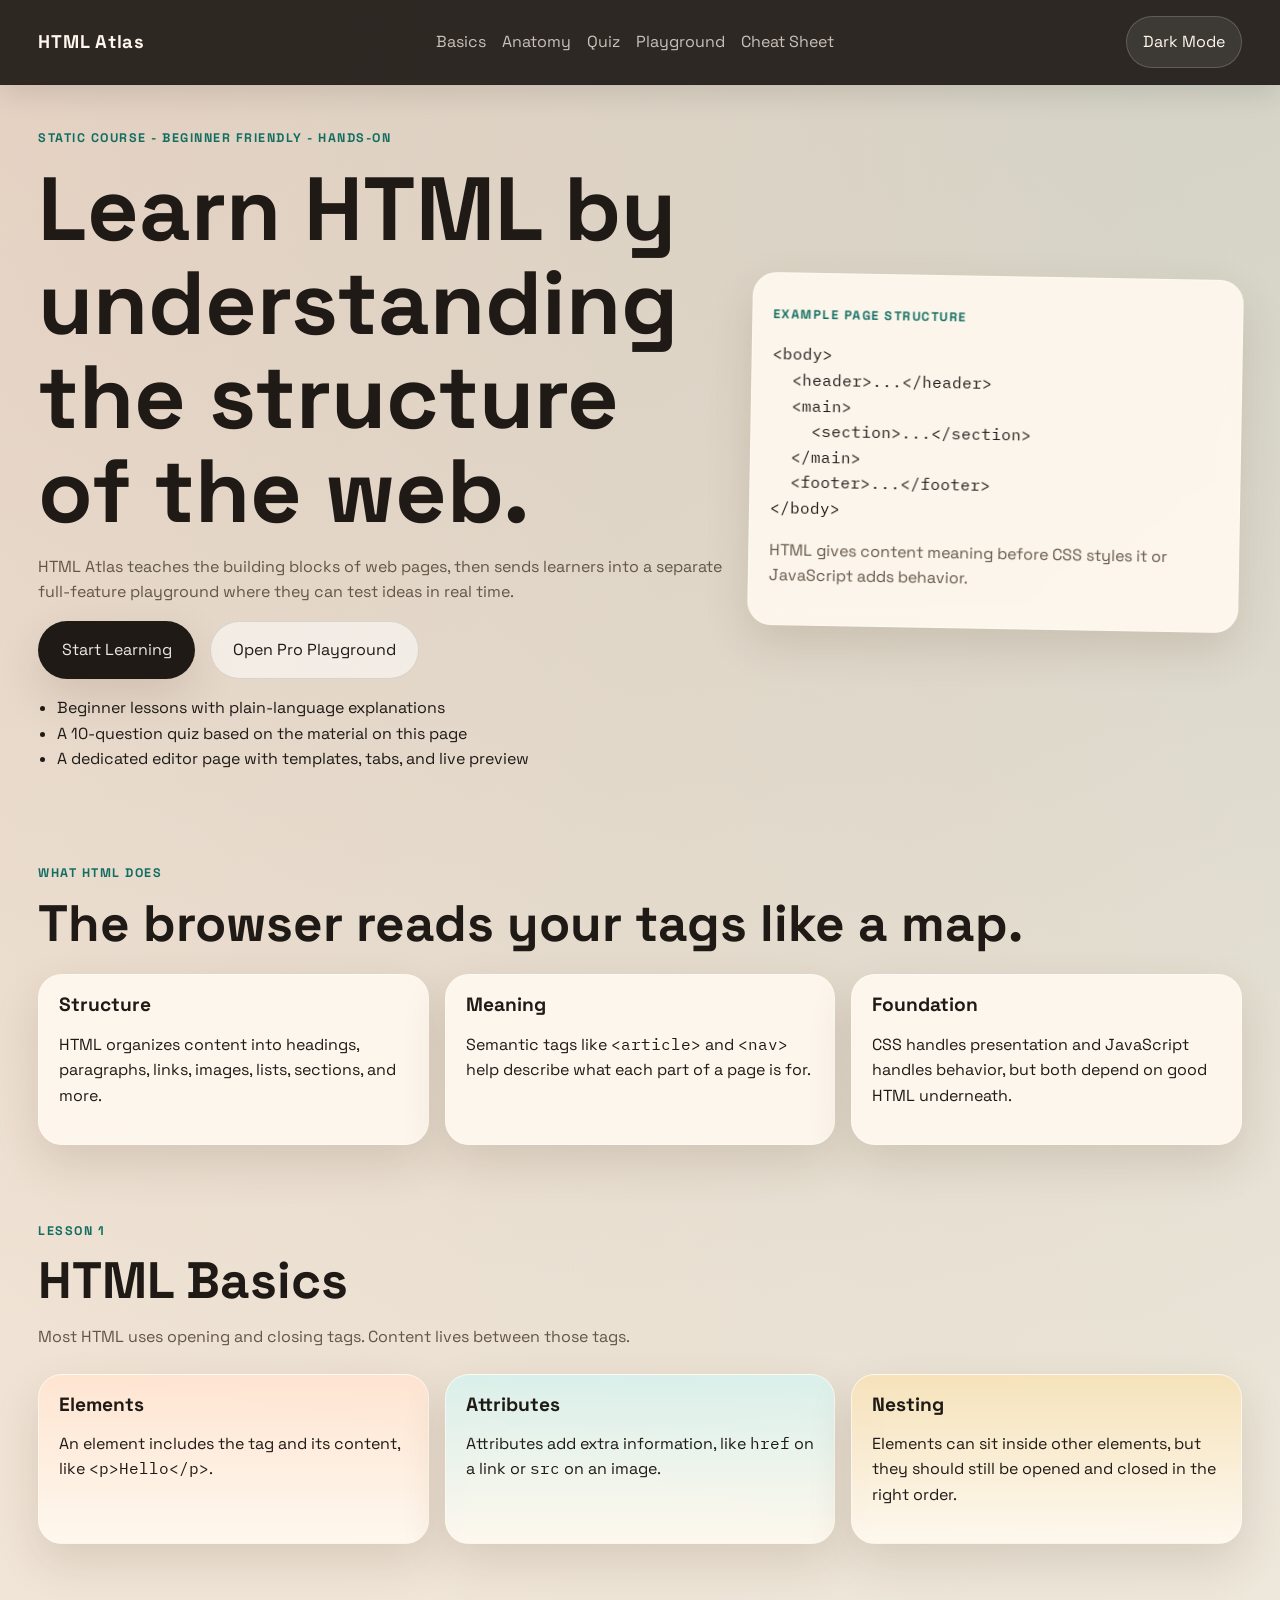
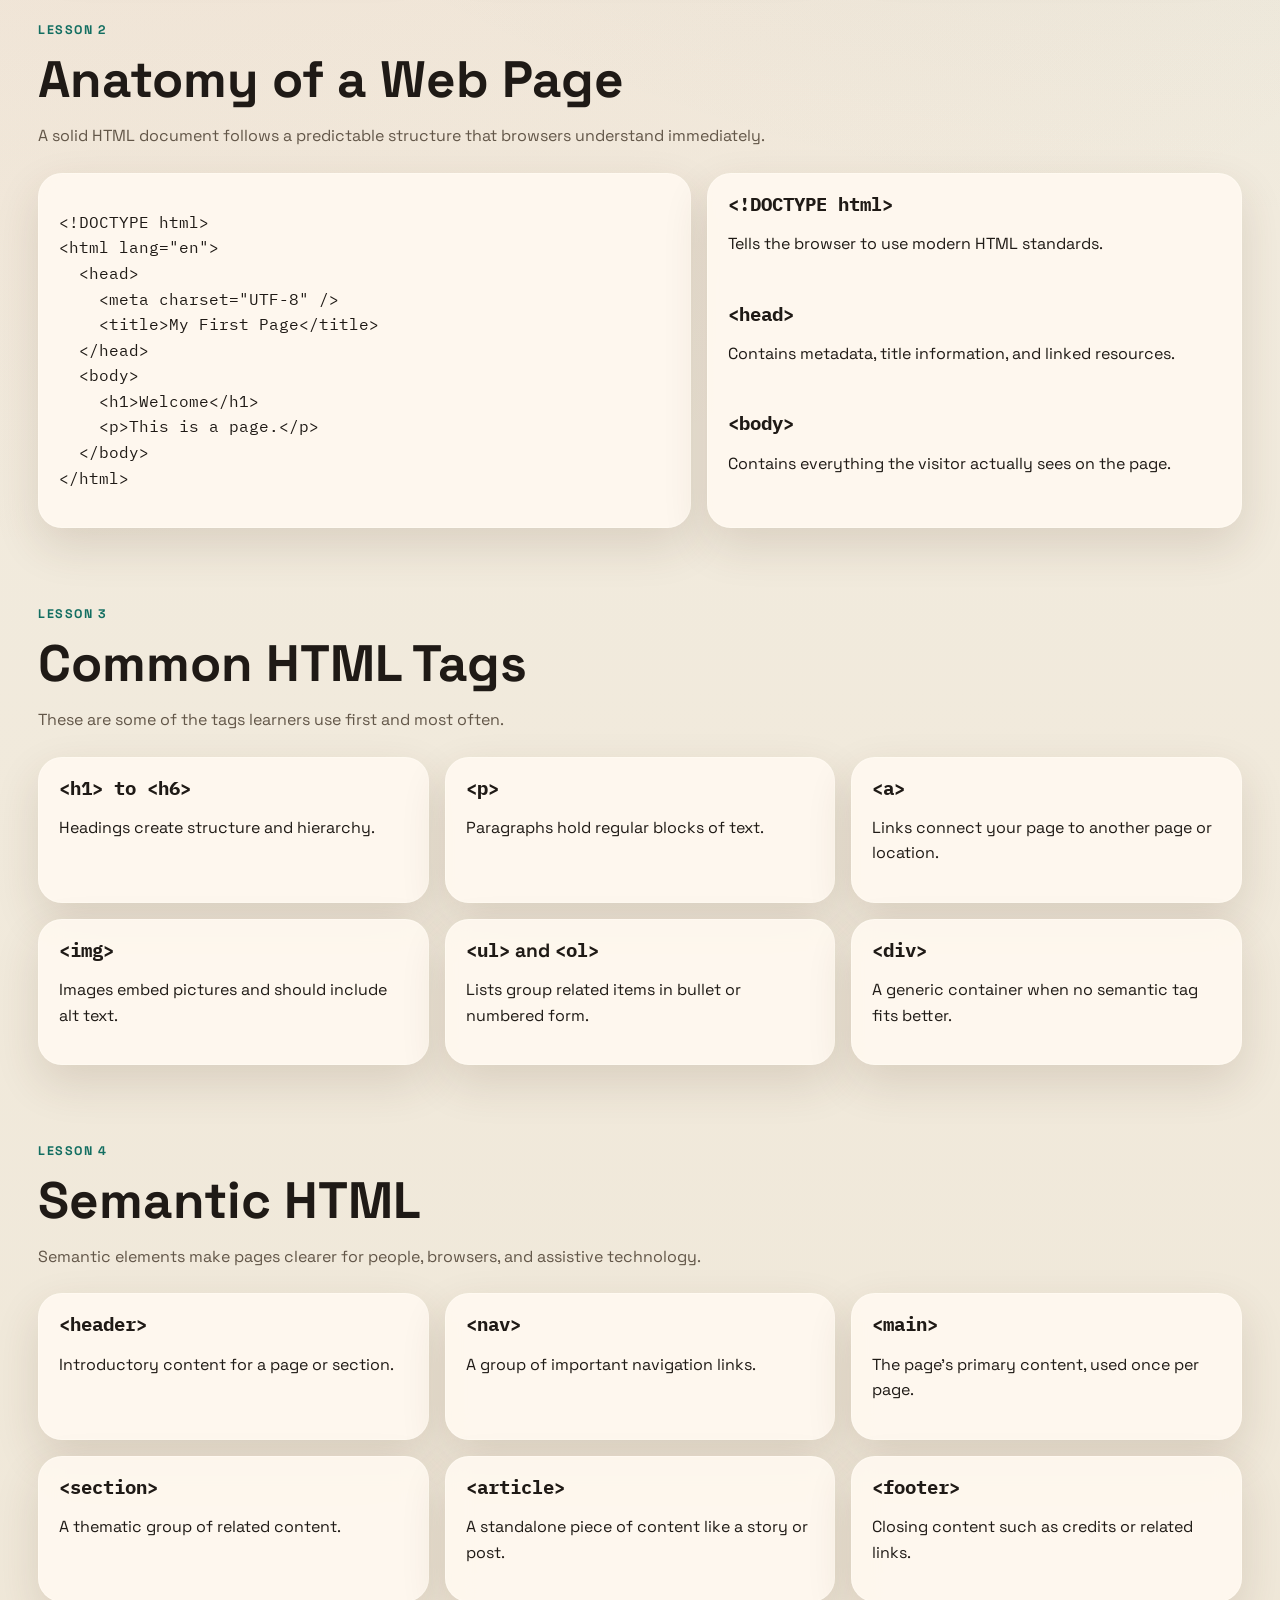
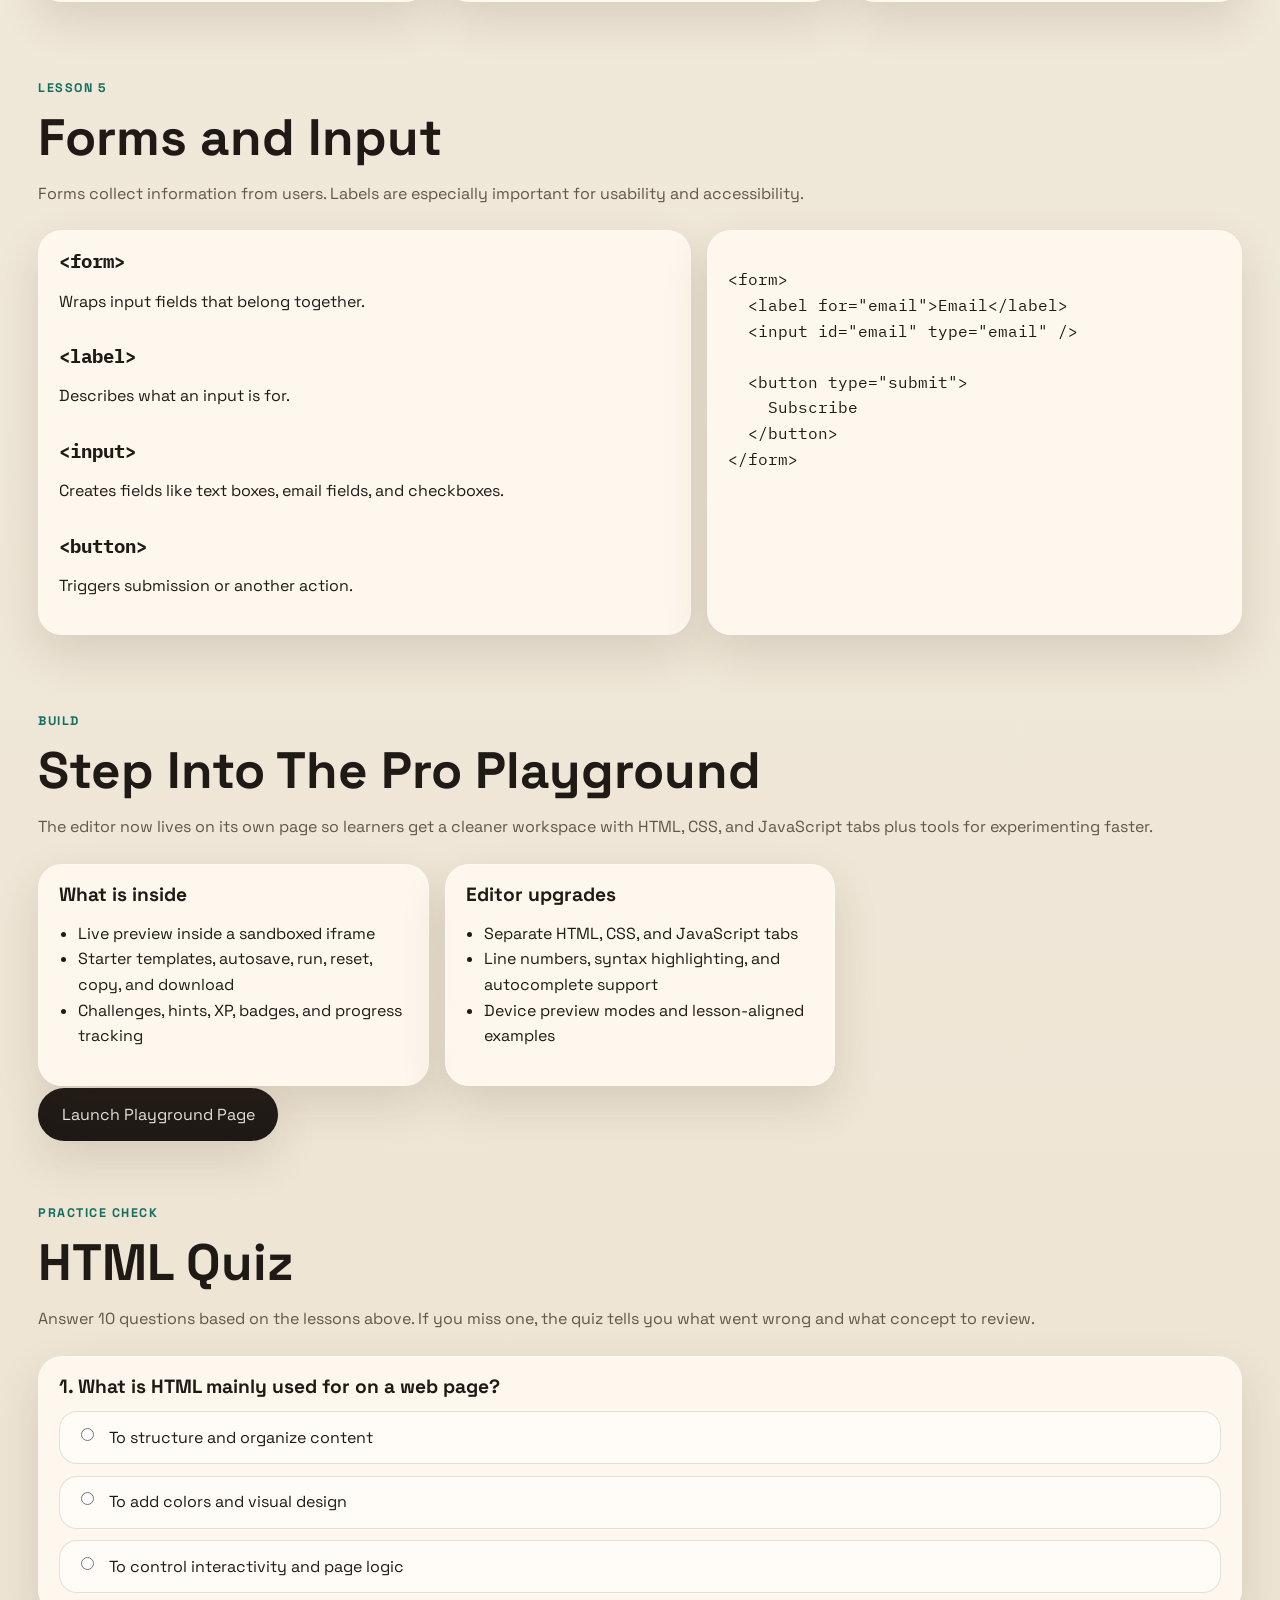
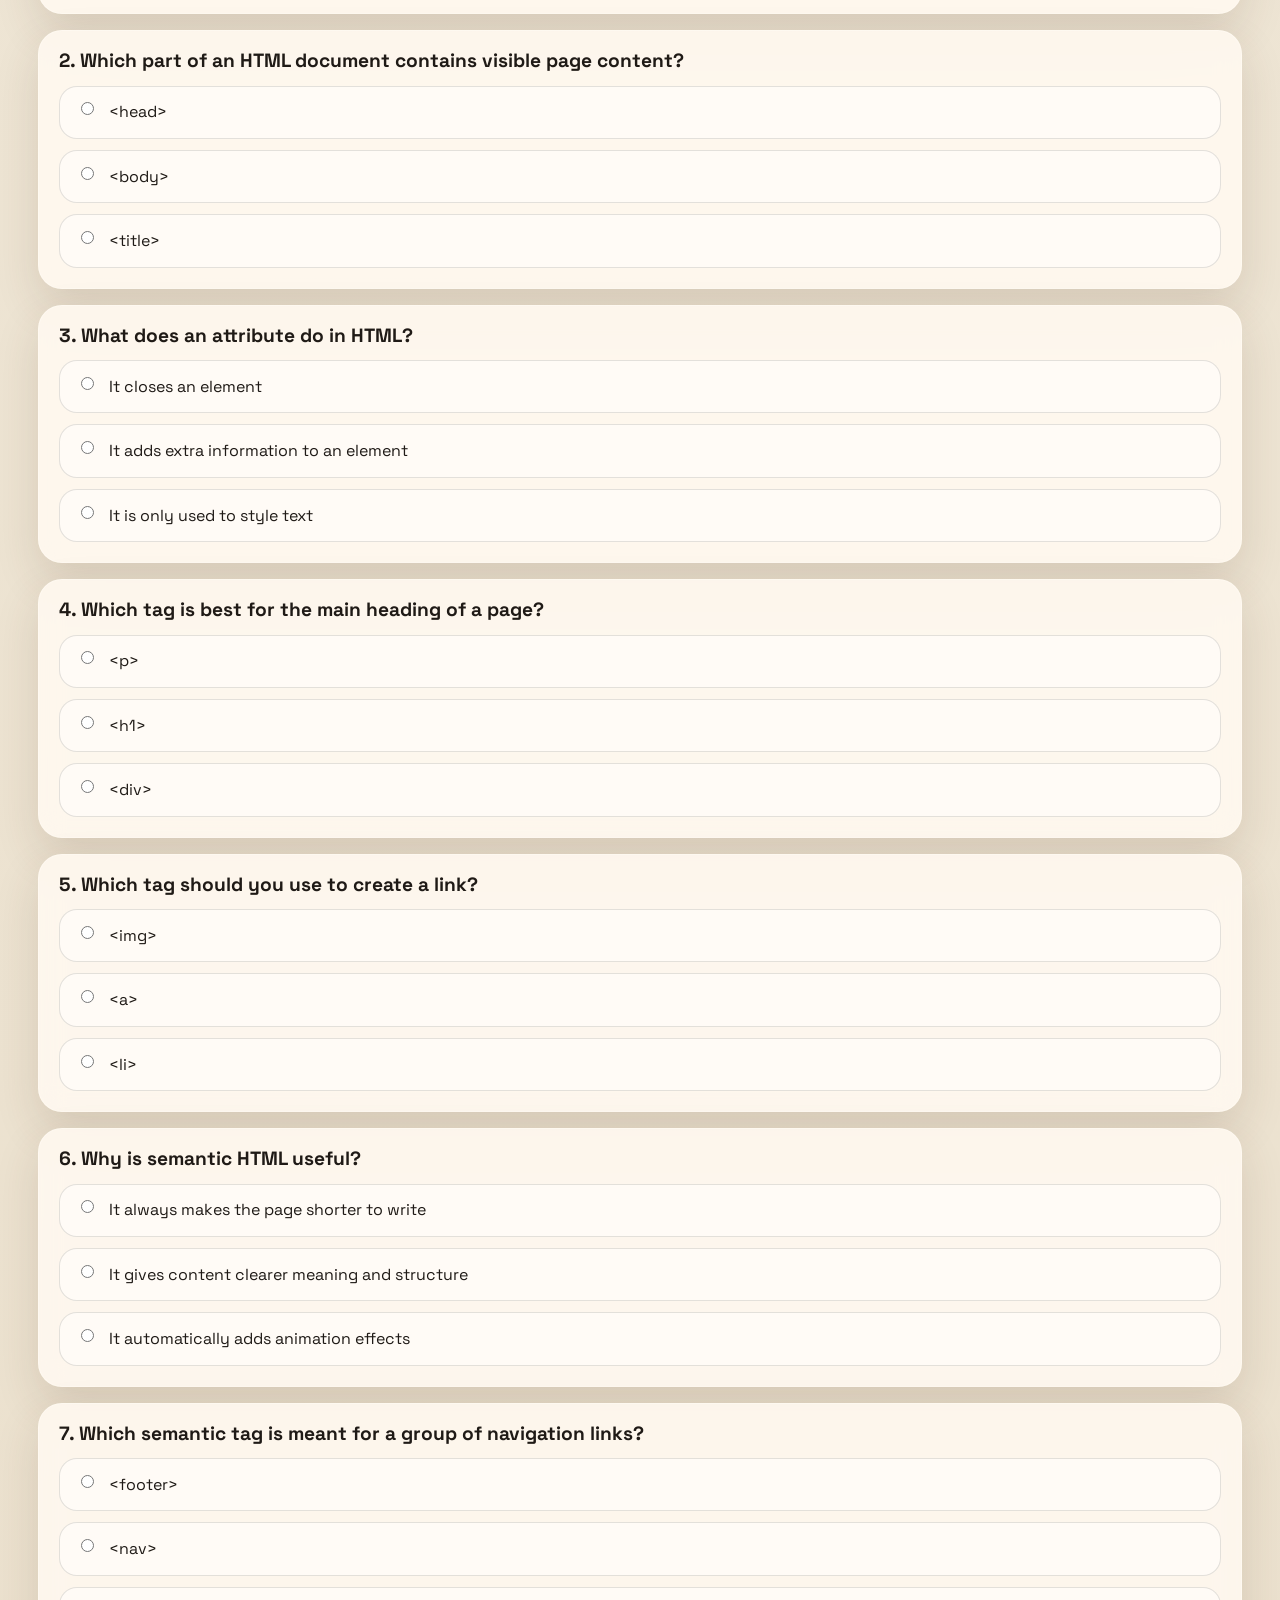
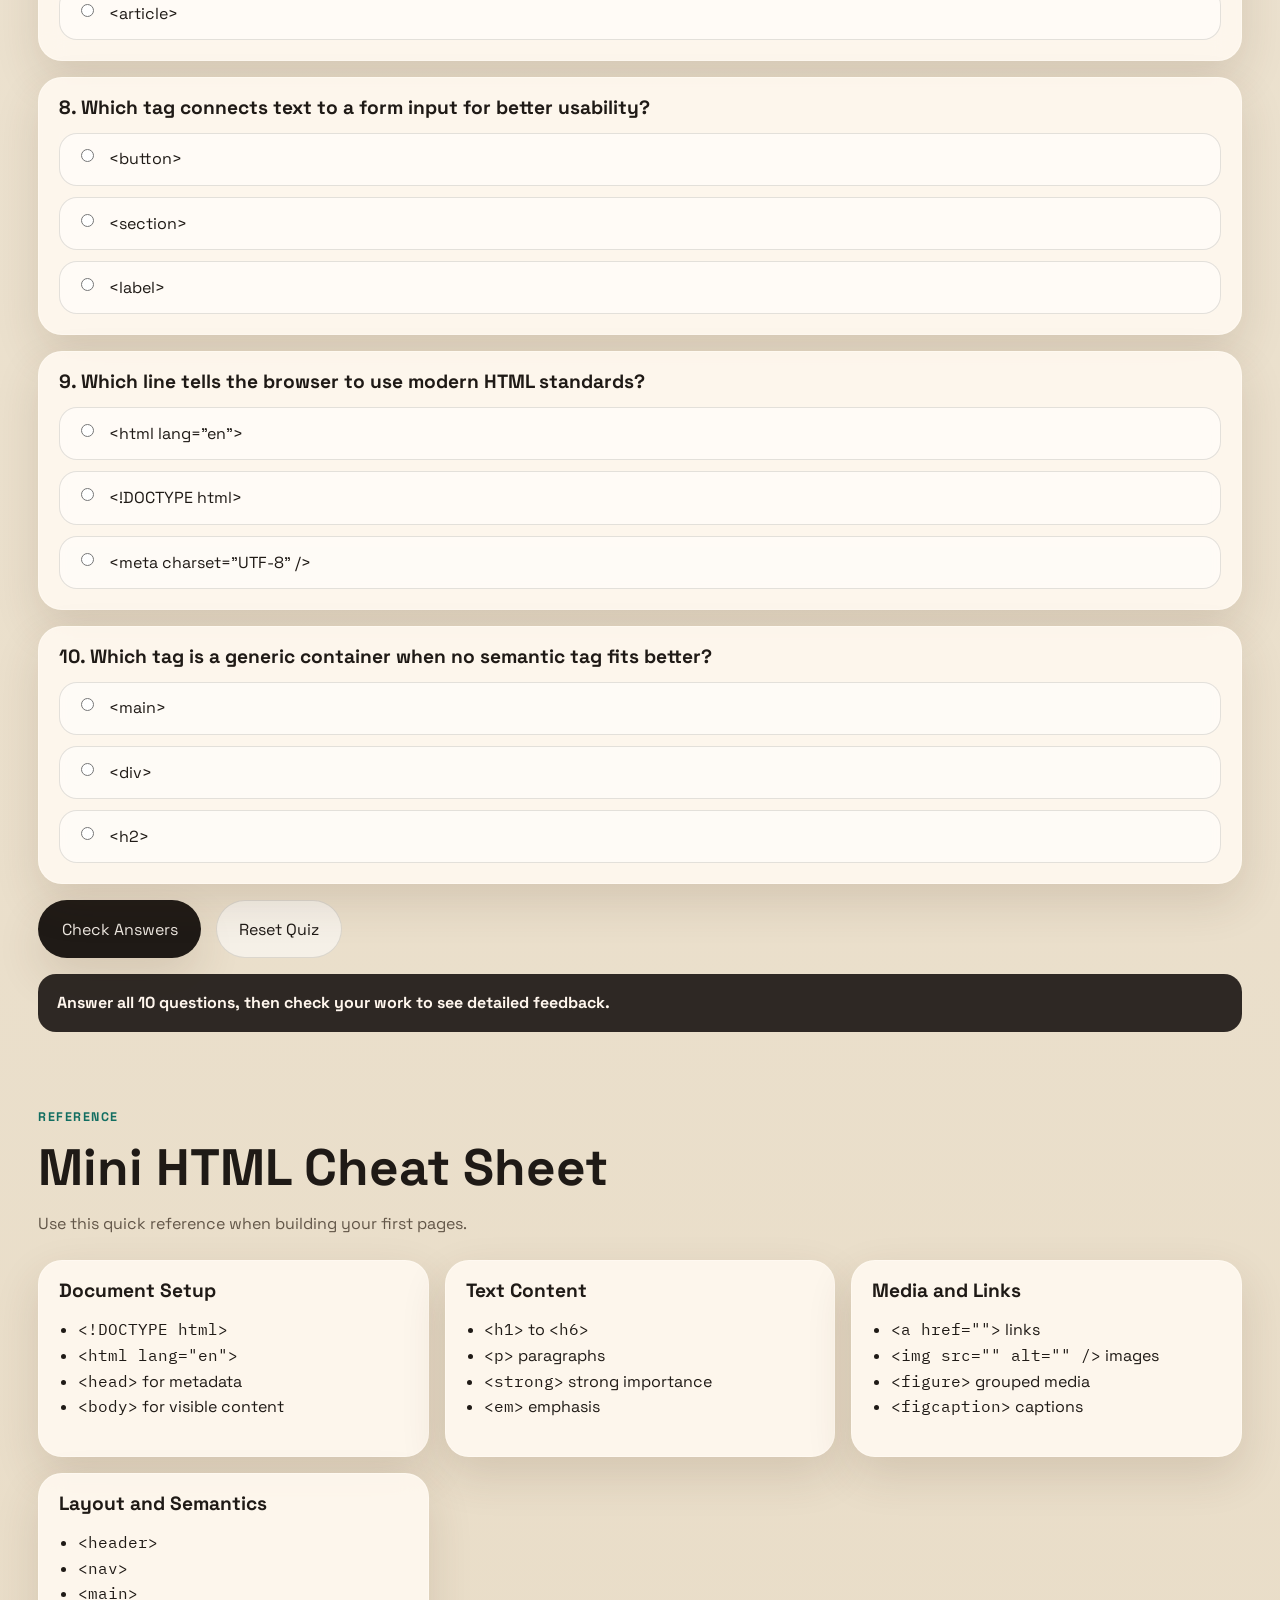
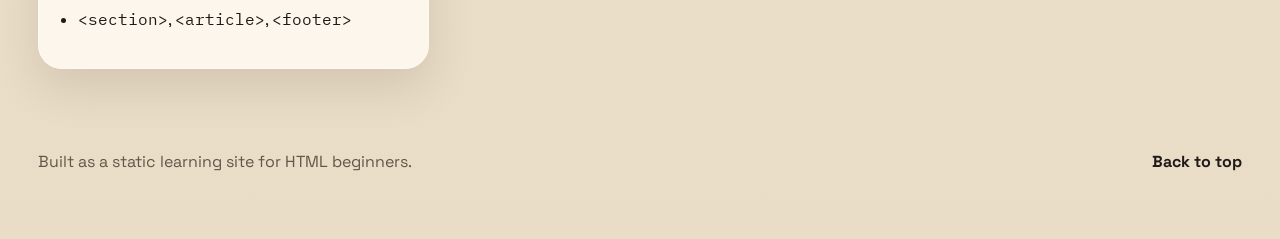
==== commit 52e6a9c7: "added playground to the website" ====
--- a/index.html
+++ b/index.html
@@ -1,12 +1,12 @@
 <!DOCTYPE html>
-<html lang="en">
+<html lang="en" data-theme="light">
   <head>
     <meta charset="UTF-8" />
     <meta name="viewport" content="width=device-width, initial-scale=1.0" />
     <title>HTML Atlas | Learn HTML Visually</title>
     <meta
       name="description"
-      content="A static website that teaches the fundamentals of HTML with examples, semantic structure, forms, and hands-on practice."
+      content="Learn HTML with guided lessons, a quiz, and a dedicated multi-tab playground."
     />
     <link rel="preconnect" href="https://fonts.googleapis.com" />
     <link rel="preconnect" href="https://fonts.gstatic.com" crossorigin />
@@ -24,31 +24,40 @@
           <a href="#basics">Basics</a>
           <a href="#anatomy">Anatomy</a>
           <a href="#quiz">Quiz</a>
-          <a href="#playground">Playground</a>
+          <a href="playground.html">Playground</a>
           <a href="#cheatsheet">Cheat Sheet</a>
         </div>
+        <button
+          class="theme-toggle"
+          type="button"
+          data-theme-toggle
+          aria-label="Toggle color theme"
+        >
+          <span data-theme-label>Dark Mode</span>
+        </button>
       </nav>
     </div>
 
     <header class="hero" id="top">
-
       <div class="hero-grid">
         <section class="hero-copy">
-          <p class="eyebrow">Static website - beginner friendly - hands-on</p>
-          <h1>Learn HTML by seeing how the web is built.</h1>
+          <p class="eyebrow">Static course - beginner friendly - hands-on</p>
+          <h1>Learn HTML by understanding the structure of the web.</h1>
           <p class="hero-text">
-            HTML is the structure of every web page. This guide teaches the
-            essential tags, the logic behind semantic markup, and how to build
-            a clean page from scratch.
+            HTML Atlas teaches the building blocks of web pages, then sends
+            learners into a separate full-feature playground where they can test
+            ideas in real time.
           </p>
           <div class="hero-actions">
             <a class="button primary" href="#basics">Start Learning</a>
-            <a class="button secondary" href="#playground">Try Live Examples</a>
+            <a class="button secondary" href="playground.html">
+              Open Pro Playground
+            </a>
           </div>
           <ul class="hero-points">
-            <li>Read fast lessons with plain-language explanations</li>
-            <li>Compare markup with the rendered result</li>
-            <li>Practice editing real HTML snippets in the browser</li>
+            <li>Beginner lessons with plain-language explanations</li>
+            <li>A 10-question quiz based on the material on this page</li>
+            <li>A dedicated editor page with templates, tabs, and live preview</li>
           </ul>
         </section>
 
@@ -62,8 +71,8 @@
   &lt;footer&gt;...&lt;/footer&gt;
 &lt;/body&gt;</code></pre>
           <p class="card-note">
-            HTML gives meaning to content before CSS styles it or JavaScript
-            adds behavior.
+            HTML gives content meaning before CSS styles it or JavaScript adds
+            behavior.
           </p>
         </aside>
       </div>
@@ -79,23 +88,23 @@
           <article class="info-card">
             <h3>Structure</h3>
             <p>
-              HTML organizes content into headings, paragraphs, lists, links,
-              images, sections, and more.
+              HTML organizes content into headings, paragraphs, links, images,
+              lists, sections, and more.
             </p>
           </article>
           <article class="info-card">
             <h3>Meaning</h3>
             <p>
-              Semantic tags such as <code>&lt;article&gt;</code> and
-              <code>&lt;nav&gt;</code> tell browsers and assistive tools what
-              each part of a page represents.
+              Semantic tags like <code>&lt;article&gt;</code> and
+              <code>&lt;nav&gt;</code> help describe what each part of a page
+              is for.
             </p>
           </article>
           <article class="info-card">
             <h3>Foundation</h3>
             <p>
-              CSS handles presentation and JavaScript handles behavior, but HTML
-              is the foundation both depend on.
+              CSS handles presentation and JavaScript handles behavior, but
+              both depend on good HTML underneath.
             </p>
           </article>
         </div>
@@ -106,7 +115,8 @@
           <p class="section-kicker">Lesson 1</p>
           <h2>HTML Basics</h2>
           <p>
-            Most HTML uses opening and closing tags. Content lives between them.
+            Most HTML uses opening and closing tags. Content lives between
+            those tags.
           </p>
         </div>
 
@@ -121,15 +131,15 @@
           <article class="lesson-card accent-b">
             <h3>Attributes</h3>
             <p>
-              Attributes add extra information, like
-              <code>href</code> on a link or <code>src</code> on an image.
+              Attributes add extra information, like <code>href</code> on a
+              link or <code>src</code> on an image.
             </p>
           </article>
           <article class="lesson-card accent-c">
             <h3>Nesting</h3>
             <p>
-              Elements can sit inside other elements. Keep them properly opened
-              and closed to avoid broken layouts.
+              Elements can sit inside other elements, but they should still be
+              opened and closed in the right order.
             </p>
           </article>
         </div>
@@ -140,8 +150,8 @@
           <p class="section-kicker">Lesson 2</p>
           <h2>Anatomy of a Web Page</h2>
           <p>
-            A good HTML document follows a predictable structure that browsers
-            expect.
+            A solid HTML document follows a predictable structure that browsers
+            understand immediately.
           </p>
         </div>
 
@@ -167,11 +177,11 @@
             </article>
             <article>
               <h3><code>&lt;head&gt;</code></h3>
-              <p>Contains page metadata, title, and links to stylesheets.</p>
+              <p>Contains metadata, title information, and linked resources.</p>
             </article>
             <article>
               <h3><code>&lt;body&gt;</code></h3>
-              <p>Contains everything that appears on the visible page.</p>
+              <p>Contains everything the visitor actually sees on the page.</p>
             </article>
           </div>
         </div>
@@ -182,19 +192,18 @@
           <p class="section-kicker">Lesson 3</p>
           <h2>Common HTML Tags</h2>
           <p>
-            These tags show up in almost every project. Learn what each one is
-            for.
+            These are some of the tags learners use first and most often.
           </p>
         </div>
 
         <div class="tag-grid">
           <article class="tag-card">
             <h3><code>&lt;h1&gt; to &lt;h6&gt;</code></h3>
-            <p>Headings create a content hierarchy.</p>
+            <p>Headings create structure and hierarchy.</p>
           </article>
           <article class="tag-card">
             <h3><code>&lt;p&gt;</code></h3>
-            <p>Paragraphs hold blocks of text.</p>
+            <p>Paragraphs hold regular blocks of text.</p>
           </article>
           <article class="tag-card">
             <h3><code>&lt;a&gt;</code></h3>
@@ -202,7 +211,7 @@
           </article>
           <article class="tag-card">
             <h3><code>&lt;img&gt;</code></h3>
-            <p>Images embed pictures and should include descriptive alt text.</p>
+            <p>Images embed pictures and should include alt text.</p>
           </article>
           <article class="tag-card">
             <h3><code>&lt;ul&gt;</code> and <code>&lt;ol&gt;</code></h3>
@@ -220,8 +229,8 @@
           <p class="section-kicker">Lesson 4</p>
           <h2>Semantic HTML</h2>
           <p>
-            Semantic elements make pages easier to understand for people,
-            browsers, and assistive technology.
+            Semantic elements make pages clearer for people, browsers, and
+            assistive technology.
           </p>
         </div>
 
@@ -232,7 +241,7 @@
           </article>
           <article class="semantic-card">
             <h3><code>&lt;nav&gt;</code></h3>
-            <p>A collection of important navigation links.</p>
+            <p>A group of important navigation links.</p>
           </article>
           <article class="semantic-card">
             <h3><code>&lt;main&gt;</code></h3>
@@ -240,15 +249,15 @@
           </article>
           <article class="semantic-card">
             <h3><code>&lt;section&gt;</code></h3>
-            <p>A thematic grouping of related content.</p>
+            <p>A thematic group of related content.</p>
           </article>
           <article class="semantic-card">
             <h3><code>&lt;article&gt;</code></h3>
-            <p>A standalone piece of content like a post or story.</p>
+            <p>A standalone piece of content like a story or post.</p>
           </article>
           <article class="semantic-card">
             <h3><code>&lt;footer&gt;</code></h3>
-            <p>Closing content such as credits, links, or contact info.</p>
+            <p>Closing content such as credits or related links.</p>
           </article>
         </div>
       </section>
@@ -258,8 +267,8 @@
           <p class="section-kicker">Lesson 5</p>
           <h2>Forms and Input</h2>
           <p>
-            Forms collect information from users. Labels are important for
-            usability and accessibility.
+            Forms collect information from users. Labels are especially
+            important for usability and accessibility.
           </p>
         </div>
 
@@ -279,7 +288,7 @@
             </article>
             <article>
               <h3><code>&lt;button&gt;</code></h3>
-              <p>Triggers form submission or other actions.</p>
+              <p>Triggers submission or another action.</p>
             </article>
           </div>
 
@@ -296,53 +305,39 @@
         </div>
       </section>
 
-      <section class="section playground" id="playground">
-        <div class="section-heading">
-          <p class="section-kicker">Practice</p>
-          <h2>Interactive HTML Playground</h2>
-          <p>
-            Switch between examples or type any HTML you want. The editor adds
-            closing tags for common elements, supports Tab indentation, lets
-            you type <code>!</code> plus Enter for a starter page, and updates
-            the preview live.
-          </p>
-        </div>
-
-        <div class="playground-controls" aria-label="Example selector">
-          <button class="example-button active" data-example="blank">
-            Blank Canvas
-          </button>
-          <button class="example-button" data-example="profile">
-            Profile Card
-          </button>
-          <button class="example-button" data-example="article">
-            Article
-          </button>
-          <button class="example-button" data-example="form">
-            Form
-          </button>
-        </div>
-
-        <div class="playground-grid">
-          <div class="editor-panel">
-            <label class="editor-label" for="html-editor">HTML Code</label>
-            <div class="editor-toolbar">
-              <span>Auto-closing tags on</span>
-              <span>Tab = 2 spaces</span>
-              <span>! + Enter = HTML starter</span>
-              <span>Live preview</span>
-            </div>
-            <textarea id="html-editor" spellcheck="false"></textarea>
-          </div>
-          <div class="preview-panel">
-            <p class="preview-label">Rendered Preview</p>
-            <iframe
-              id="preview-frame"
-              title="HTML preview"
-              sandbox="allow-same-origin"
-            ></iframe>
-          </div>
-        </div>
+      <section class="section playground-promo" id="playground">
+        <div class="section-heading">
+          <p class="section-kicker">Build</p>
+          <h2>Step Into The Pro Playground</h2>
+          <p>
+            The editor now lives on its own page so learners get a cleaner
+            workspace with HTML, CSS, and JavaScript tabs plus tools for
+            experimenting faster.
+          </p>
+        </div>
+
+        <div class="promo-grid">
+          <article class="promo-card">
+            <h3>What is inside</h3>
+            <ul>
+              <li>Live preview inside a sandboxed iframe</li>
+              <li>Starter templates, autosave, run, reset, copy, and download</li>
+              <li>Challenges, hints, XP, badges, and progress tracking</li>
+            </ul>
+          </article>
+          <article class="promo-card">
+            <h3>Editor upgrades</h3>
+            <ul>
+              <li>Separate HTML, CSS, and JavaScript tabs</li>
+              <li>Line numbers, syntax highlighting, and autocomplete support</li>
+              <li>Device preview modes and lesson-aligned examples</li>
+            </ul>
+          </article>
+        </div>
+
+        <a class="button primary" href="playground.html">
+          Launch Playground Page
+        </a>
       </section>
 
       <section class="section quiz-section" id="quiz">
@@ -351,7 +346,7 @@
           <h2>HTML Quiz</h2>
           <p>
             Answer 10 questions based on the lessons above. If you miss one,
-            the quiz will tell you what went wrong and what concept to review.
+            the quiz tells you what went wrong and what concept to review.
           </p>
         </div>
 
@@ -394,7 +389,7 @@
             </ul>
           </article>
           <article class="sheet-card">
-            <h3>Media & Links</h3>
+            <h3>Media and Links</h3>
             <ul>
               <li><code>&lt;a href=""&gt;</code> links</li>
               <li><code>&lt;img src="" alt="" /&gt;</code> images</li>
@@ -403,7 +398,7 @@
             </ul>
           </article>
           <article class="sheet-card">
-            <h3>Layout & Semantics</h3>
+            <h3>Layout and Semantics</h3>
             <ul>
               <li><code>&lt;header&gt;</code></li>
               <li><code>&lt;nav&gt;</code></li>
@@ -420,6 +415,7 @@
       <a href="#top">Back to top</a>
     </footer>
 
+    <script src="theme.js"></script>
     <script src="script.js"></script>
   </body>
 </html>
--- a/styles.css
+++ b/styles.css
@@ -1,16 +1,42 @@
 :root {
   --bg: #f4efe4;
-  --bg-strong: #eadbc4;
-  --surface: rgba(255, 250, 243, 0.86);
-  --surface-strong: #fff7ed;
+  --bg-alt: #e9ddc8;
+  --surface: rgba(255, 249, 240, 0.9);
+  --surface-strong: #fffaf2;
+  --surface-soft: rgba(255, 255, 255, 0.54);
   --ink: #1f1a16;
-  --muted: #66594c;
+  --muted: #625648;
   --accent: #c7512c;
   --accent-alt: #126e61;
   --accent-soft: #f0b46c;
+  --nav-bg: rgba(31, 26, 22, 0.92);
+  --nav-ink: #fff6ed;
   --line: rgba(31, 26, 22, 0.12);
+  --line-strong: rgba(31, 26, 22, 0.18);
   --shadow: 0 18px 45px rgba(75, 49, 27, 0.14);
   --radius: 24px;
+  --panel-dark: #1f1a16;
+  --panel-dark-ink: #fff4e8;
+}
+
+[data-theme="dark"] {
+  --bg: #10161d;
+  --bg-alt: #16212b;
+  --surface: rgba(23, 31, 39, 0.92);
+  --surface-strong: #1b2630;
+  --surface-soft: rgba(255, 255, 255, 0.04);
+  --ink: #f7ede0;
+  --muted: #bcc6d0;
+  --accent: #f28b57;
+  --accent-alt: #58b8a8;
+  --accent-soft: #f0b46c;
+  --nav-bg: rgba(10, 14, 19, 0.92);
+  --nav-ink: #f7ede0;
+  --line: rgba(255, 255, 255, 0.1);
+  --line-strong: rgba(255, 255, 255, 0.16);
+  --shadow: 0 18px 50px rgba(0, 0, 0, 0.28);
+  --panel-dark: #0f151b;
+  --panel-dark-ink: #f7ede0;
 }
 
 * {
@@ -23,13 +49,14 @@
 
 body {
   margin: 0;
+  min-height: 100vh;
   font-family: "Space Grotesk", sans-serif;
   color: var(--ink);
+  line-height: 1.6;
   background:
-    radial-gradient(circle at top left, rgba(199, 81, 44, 0.18), transparent 28%),
-    radial-gradient(circle at top right, rgba(18, 110, 97, 0.15), transparent 24%),
-    linear-gradient(180deg, #f9f4eb 0%, var(--bg) 40%, #efe7d7 100%);
-  line-height: 1.6;
+    radial-gradient(circle at top left, rgba(199, 81, 44, 0.16), transparent 26%),
+    radial-gradient(circle at top right, rgba(18, 110, 97, 0.14), transparent 22%),
+    linear-gradient(180deg, var(--bg) 0%, var(--bg-alt) 100%);
 }
 
 a {
@@ -38,32 +65,27 @@
 
 code,
 pre,
-textarea {
+textarea,
+.CodeMirror {
   font-family: "IBM Plex Mono", monospace;
 }
 
 .hero,
 .section,
-.site-footer {
+.site-footer,
+.playground-shell {
   padding-inline: clamp(1.2rem, 3vw, 3rem);
 }
 
 .site-nav {
   position: sticky;
   top: 0;
-  z-index: 10;
+  z-index: 20;
   width: 100%;
-  background: rgba(31, 26, 22, 0.9);
+  background: var(--nav-bg);
   backdrop-filter: blur(14px);
-  border-bottom: 1px solid rgba(255, 255, 255, 0.08);
-  box-shadow: 0 10px 28px rgba(31, 26, 22, 0.12);
-}
-
-.hero {
-  padding-top: 2rem;
-  padding-bottom: 4rem;
-  position: relative;
-  overflow: hidden;
+  border-bottom: 1px solid var(--line);
+  box-shadow: 0 10px 28px rgba(0, 0, 0, 0.1);
 }
 
 .topbar {
@@ -80,7 +102,7 @@
   font-weight: 700;
   letter-spacing: 0.04em;
   text-decoration: none;
-  color: #fff6ed;
+  color: var(--nav-ink);
 }
 
 .nav-links {
@@ -91,17 +113,36 @@
 
 .nav-links a {
   text-decoration: none;
-  color: rgba(255, 246, 237, 0.78);
+  color: color-mix(in srgb, var(--nav-ink) 74%, transparent);
 }
 
 .nav-links a:hover {
-  color: #fff6ed;
+  color: var(--nav-ink);
+}
+
+.theme-toggle {
+  border: 1px solid rgba(255, 255, 255, 0.18);
+  background: rgba(255, 255, 255, 0.08);
+  color: var(--nav-ink);
+  border-radius: 999px;
+  padding: 0.75rem 1rem;
+  font: inherit;
+  cursor: pointer;
+}
+
+.hero {
+  padding-top: 2rem;
+  padding-bottom: 4rem;
+}
+
+.hero-grid,
+.playground-layout {
+  display: grid;
+  gap: 1.5rem;
 }
 
 .hero-grid {
-  display: grid;
   grid-template-columns: 1.4fr 1fr;
-  gap: 2rem;
   align-items: center;
 }
 
@@ -109,7 +150,8 @@
 .section-kicker,
 .card-label,
 .preview-label,
-.editor-label {
+.editor-label,
+.status-label {
   text-transform: uppercase;
   letter-spacing: 0.12em;
   font-size: 0.78rem;
@@ -125,8 +167,8 @@
 }
 
 h1 {
-  font-size: clamp(3rem, 8vw, 6rem);
-  max-width: 10ch;
+  font-size: clamp(2.8rem, 7vw, 5.8rem);
+  max-width: 12ch;
   margin-top: 0.5rem;
 }
 
@@ -140,16 +182,22 @@
 
 .hero-text,
 .section-heading p:last-child,
+.card-note,
+.panel-copy,
 .site-footer p {
   color: var(--muted);
-  max-width: 62ch;
-}
-
-.hero-actions {
-  display: flex;
-  gap: 1rem;
+}
+
+.hero-actions,
+.quiz-actions,
+.editor-actions,
+.device-buttons,
+.snippet-actions,
+.playground-hero-cards,
+.tool-row {
+  display: flex;
+  gap: 0.9rem;
   flex-wrap: wrap;
-  margin: 2rem 0 1.5rem;
 }
 
 .button {
@@ -157,28 +205,53 @@
   padding: 0.95rem 1.4rem;
   border-radius: 999px;
   font-weight: 700;
-  transition: transform 180ms ease, box-shadow 180ms ease;
+  border: 1px solid transparent;
+  font: inherit;
+  cursor: pointer;
+  transition: transform 180ms ease, box-shadow 180ms ease, background 180ms ease;
 }
 
 .button:hover,
-.example-button:hover {
-  transform: translateY(-2px);
+.chip-button:hover,
+.tab-button:hover {
+  transform: translateY(-1px);
 }
 
 .primary {
   background: var(--ink);
-  color: #fff6ed;
+  color: color-mix(in srgb, var(--surface-strong) 92%, transparent);
   box-shadow: var(--shadow);
 }
 
 .secondary {
-  background: rgba(255, 255, 255, 0.5);
+  background: var(--surface-soft);
+  color: var(--ink);
+  border-color: var(--line);
+}
+
+.chip-button,
+.tab-button {
   border: 1px solid var(--line);
-}
-
-.hero-points {
-  padding-left: 1.2rem;
-  color: var(--muted);
+  background: var(--surface-soft);
+  color: var(--ink);
+  padding: 0.75rem 0.95rem;
+  border-radius: 999px;
+  font: inherit;
+  font-weight: 700;
+  cursor: pointer;
+}
+
+.chip-button.active,
+.tab-button.active {
+  background: var(--accent);
+  color: #fff9f3;
+  border-color: transparent;
+}
+
+.hero-points,
+.promo-card ul,
+.sheet-card ul {
+  padding-left: 1.15rem;
 }
 
 .hero-card,
@@ -189,34 +262,47 @@
 .sheet-card,
 .code-panel,
 .concept-list,
-.editor-panel,
-.preview-panel {
+.quiz-card,
+.promo-card,
+.progress-card,
+.status-card,
+.workspace-panel,
+.preview-panel-pro,
+.info-slab,
+.console-panel {
   background: var(--surface);
   backdrop-filter: blur(12px);
-  border: 1px solid rgba(255, 255, 255, 0.65);
+  border: 1px solid color-mix(in srgb, var(--surface-strong) 70%, transparent);
   border-radius: var(--radius);
   box-shadow: var(--shadow);
 }
 
+.hero-card,
+.progress-card,
+.workspace-panel,
+.preview-panel-pro,
+.info-slab,
+.console-panel,
+.status-card,
+.promo-card,
+.sheet-card,
+.lesson-card,
+.tag-card,
+.semantic-card,
+.info-card,
+.quiz-card,
+.code-panel,
+.concept-list {
+  padding: 1.25rem;
+}
+
 .hero-card {
-  padding: 1.5rem;
   transform: rotate(1deg);
 }
 
 .hero-card pre,
 .code-panel pre {
-  margin: 1rem 0 0;
   overflow-x: auto;
-}
-
-.hero-card code,
-.code-panel code {
-  font-size: 0.95rem;
-}
-
-.card-note {
-  margin-bottom: 0;
-  color: var(--muted);
 }
 
 .section {
@@ -236,7 +322,10 @@
 .lesson-grid,
 .tag-grid,
 .semantic-layout,
-.cheatsheet-grid {
+.cheatsheet-grid,
+.promo-grid,
+.quiz-questions,
+.insight-grid {
   display: grid;
   gap: 1rem;
 }
@@ -244,20 +333,25 @@
 .intro-grid,
 .lesson-grid,
 .semantic-layout,
-.cheatsheet-grid {
+.cheatsheet-grid,
+.promo-grid {
   grid-template-columns: repeat(3, minmax(0, 1fr));
 }
 
-.tag-grid {
+.tag-grid,
+.insight-grid {
   grid-template-columns: repeat(3, minmax(0, 1fr));
 }
 
-.info-card,
-.lesson-card,
-.tag-card,
-.semantic-card,
-.sheet-card {
-  padding: 1.25rem;
+.split-section .two-column {
+  display: grid;
+  grid-template-columns: 1.1fr 0.9fr;
+  gap: 1rem;
+}
+
+.concept-list {
+  display: grid;
+  gap: 1rem;
 }
 
 .accent-a {
@@ -272,158 +366,15 @@
   background: linear-gradient(180deg, rgba(247, 226, 184, 0.9), var(--surface));
 }
 
-.split-section .two-column {
-  display: grid;
-  grid-template-columns: 1.1fr 0.9fr;
-  gap: 1rem;
-}
-
-.code-panel,
-.concept-list {
-  padding: 1.25rem;
-}
-
-.concept-list {
-  display: grid;
-  gap: 1rem;
-}
-
-.concept-list article,
-.semantic-card,
-.tag-card,
-.sheet-card,
-.lesson-card,
-.info-card {
-  position: relative;
-  overflow: hidden;
-}
-
-.concept-list article::before,
-.semantic-card::before,
-.tag-card::before,
-.sheet-card::before,
-.lesson-card::before,
-.info-card::before {
-  content: "";
-  position: absolute;
-  inset: auto -15% -60% auto;
-  width: 7rem;
-  height: 7rem;
-  border-radius: 50%;
-  background: rgba(199, 81, 44, 0.08);
-}
-
-.playground-controls {
-  display: flex;
-  gap: 0.8rem;
-  flex-wrap: wrap;
-  margin-bottom: 1rem;
-}
-
-.example-button {
-  border: 1px solid var(--line);
-  background: rgba(255, 255, 255, 0.6);
-  color: var(--ink);
-  padding: 0.85rem 1rem;
-  border-radius: 999px;
-  font-family: inherit;
-  font-weight: 700;
-  cursor: pointer;
-  transition: transform 180ms ease, background 180ms ease, color 180ms ease;
-}
-
-.example-button.active {
-  background: var(--accent);
-  color: #fff8f2;
-  border-color: transparent;
-}
-
-.playground-grid {
-  display: grid;
-  grid-template-columns: 1fr 1fr;
-  gap: 1rem;
-}
-
-.editor-panel,
-.preview-panel {
-  padding: 1rem;
-}
-
-.editor-toolbar {
-  display: flex;
-  gap: 0.6rem;
-  flex-wrap: wrap;
-  margin: 0.75rem 0 0.9rem;
-}
-
-.editor-toolbar span {
-  display: inline-flex;
-  align-items: center;
-  padding: 0.35rem 0.65rem;
-  border-radius: 999px;
-  background: rgba(255, 255, 255, 0.08);
-  border: 1px solid rgba(255, 255, 255, 0.1);
-  color: #f9dfcc;
-  font-size: 0.78rem;
-  letter-spacing: 0.04em;
-  text-transform: uppercase;
-}
-
-#html-editor {
-  width: 100%;
-  min-height: 22rem;
-  border: 0;
-  background: #201a17;
-  color: #fff4e8;
-  padding: 1rem;
-  border-radius: 18px;
-  resize: vertical;
-  font-size: 0.95rem;
-}
-
-#html-editor:focus {
-  outline: 2px solid rgba(240, 180, 108, 0.85);
-  outline-offset: 2px;
-}
-
-#preview-frame {
-  width: 100%;
-  min-height: 22rem;
-  border: 0;
-  border-radius: 18px;
-  background: white;
-}
-
-.site-footer {
-  display: flex;
-  justify-content: space-between;
-  gap: 1rem;
-  align-items: center;
-  padding-top: 2rem;
-  padding-bottom: 3rem;
-}
-
-.site-footer a {
-  text-decoration: none;
-  font-weight: 700;
+[data-theme="dark"] .accent-a,
+[data-theme="dark"] .accent-b,
+[data-theme="dark"] .accent-c {
+  background: linear-gradient(180deg, rgba(255, 255, 255, 0.04), var(--surface));
 }
 
 .quiz-form {
   display: grid;
   gap: 1rem;
-}
-
-.quiz-questions {
-  display: grid;
-  gap: 1rem;
-}
-
-.quiz-card {
-  background: var(--surface);
-  border: 1px solid rgba(255, 255, 255, 0.65);
-  border-radius: var(--radius);
-  box-shadow: var(--shadow);
-  padding: 1.25rem;
 }
 
 .quiz-card h3 {
@@ -441,17 +392,9 @@
   align-items: flex-start;
   padding: 0.8rem 0.95rem;
   border-radius: 18px;
-  background: rgba(255, 255, 255, 0.45);
-  border: 1px solid rgba(31, 26, 22, 0.08);
+  background: var(--surface-soft);
+  border: 1px solid var(--line);
   cursor: pointer;
-}
-
-.quiz-option input {
-  margin-top: 0.25rem;
-}
-
-.quiz-option code {
-  font-size: 0.92rem;
 }
 
 .quiz-feedback {
@@ -464,40 +407,272 @@
 .quiz-feedback.correct {
   background: rgba(18, 110, 97, 0.12);
   border: 1px solid rgba(18, 110, 97, 0.24);
-  color: #0f5b50;
+  color: var(--accent-alt);
 }
 
 .quiz-feedback.incorrect {
   background: rgba(199, 81, 44, 0.1);
   border: 1px solid rgba(199, 81, 44, 0.2);
-  color: #8b3418;
-}
-
-.quiz-actions {
-  display: flex;
-  gap: 1rem;
-  flex-wrap: wrap;
+  color: var(--accent);
 }
 
 .quiz-summary {
   margin: 0;
   padding: 1rem 1.15rem;
   border-radius: 18px;
-  background: rgba(31, 26, 22, 0.92);
-  color: #fff6ed;
+  background: var(--nav-bg);
+  color: var(--nav-ink);
   font-weight: 700;
   min-height: 3.3rem;
 }
 
-@media (max-width: 980px) {
+.promo-grid {
+  margin-bottom: 1rem;
+}
+
+.site-footer {
+  display: flex;
+  justify-content: space-between;
+  gap: 1rem;
+  align-items: center;
+  padding-top: 2rem;
+  padding-bottom: 3rem;
+}
+
+.site-footer a {
+  text-decoration: none;
+  font-weight: 700;
+}
+
+.playground-page .playground-shell {
+  padding-top: 2.5rem;
+  padding-bottom: 3rem;
+}
+
+.playground-hero {
+  display: grid;
+  grid-template-columns: 1.2fr 0.8fr;
+  gap: 1rem;
+  margin-bottom: 1.5rem;
+}
+
+.playground-hero h1 {
+  max-width: 11ch;
+}
+
+.playground-hero-cards {
+  align-content: start;
+}
+
+.status-card {
+  min-height: 8rem;
+  display: flex;
+  flex-direction: column;
+  justify-content: space-between;
+  min-width: 10rem;
+}
+
+.status-card strong {
+  font-size: 2.2rem;
+}
+
+.progress-card {
+  margin-bottom: 1.5rem;
+}
+
+.progress-track {
+  width: 100%;
+  height: 14px;
+  margin-top: 1rem;
+  background: var(--surface-soft);
+  border-radius: 999px;
+  overflow: hidden;
+}
+
+.progress-fill {
+  width: 0;
+  height: 100%;
+  border-radius: inherit;
+  background: linear-gradient(90deg, var(--accent), var(--accent-soft));
+}
+
+.playground-layout {
+  grid-template-columns: 1.15fr 0.85fr;
+  align-items: start;
+}
+
+.workspace-panel,
+.preview-panel-pro {
+  display: grid;
+  gap: 1rem;
+}
+
+.field-group {
+  display: grid;
+  gap: 0.45rem;
+  min-width: 14rem;
+}
+
+.field-group select {
+  border-radius: 14px;
+  border: 1px solid var(--line-strong);
+  background: var(--surface-strong);
+  color: var(--ink);
+  padding: 0.8rem 1rem;
+  font: inherit;
+}
+
+.builder-toolbar,
+.preview-actions {
+  display: flex;
+  justify-content: space-between;
+  gap: 1rem;
+  align-items: center;
+  flex-wrap: wrap;
+}
+
+.editor-panel-pro {
+  background: var(--surface);
+  border: 1px solid var(--line);
+  border-radius: var(--radius);
+  box-shadow: var(--shadow);
+  overflow: hidden;
+}
+
+.tab-strip,
+.editor-actions {
+  padding: 1rem;
+}
+
+.tab-strip {
+  display: flex;
+  gap: 0.75rem;
+  border-bottom: 1px solid var(--line);
+}
+
+.editor-actions {
+  display: flex;
+  gap: 0.75rem;
+  flex-wrap: wrap;
+  border-bottom: 1px solid var(--line);
+}
+
+.editor-stack {
+  background: var(--panel-dark);
+}
+
+.editor-pane {
+  display: none;
+}
+
+.editor-pane.active {
+  display: block;
+}
+
+.fallback-editor {
+  width: 100%;
+  min-height: 32rem;
+  border: 0;
+  outline: 0;
+  resize: vertical;
+  padding: 1rem;
+  background: var(--panel-dark);
+  color: var(--panel-dark-ink);
+  font-size: 0.95rem;
+}
+
+.editor-fallback .CodeMirror {
+  display: none;
+}
+
+.CodeMirror {
+  height: 32rem;
+  font-size: 0.95rem;
+}
+
+.CodeMirror-gutters {
+  border-right: 1px solid rgba(255, 255, 255, 0.08);
+}
+
+[data-theme="light"] .CodeMirror {
+  background: #fbf4e9;
+}
+
+.preview-stage {
+  display: grid;
+  justify-content: center;
+  padding: 1rem;
+  border-radius: var(--radius);
+  background: color-mix(in srgb, var(--panel-dark) 94%, transparent);
+  min-height: 30rem;
+  resize: vertical;
+  overflow: auto;
+}
+
+.preview-stage iframe {
+  width: 100%;
+  min-height: 30rem;
+  border: 0;
+  background: white;
+  border-radius: 24px;
+  box-shadow: 0 24px 45px rgba(0, 0, 0, 0.22);
+}
+
+.preview-stage.is-desktop iframe {
+  max-width: 100%;
+}
+
+.preview-stage.is-tablet iframe {
+  width: 820px;
+}
+
+.preview-stage.is-mobile iframe {
+  width: 390px;
+}
+
+.save-status {
+  color: var(--muted);
+  font-weight: 700;
+}
+
+.console-output {
+  margin: 0;
+  padding: 1rem;
+  border-radius: 18px;
+  min-height: 8rem;
+  overflow: auto;
+  background: color-mix(in srgb, var(--panel-dark) 94%, transparent);
+  color: var(--panel-dark-ink);
+}
+
+.history-list {
+  display: grid;
+  gap: 0.6rem;
+}
+
+.history-item {
+  border: 1px solid var(--line);
+  border-radius: 14px;
+  background: var(--surface-soft);
+  color: var(--ink);
+  padding: 0.75rem 0.9rem;
+  font: inherit;
+  text-align: left;
+  cursor: pointer;
+}
+
+@media (max-width: 1120px) {
+  .playground-layout,
+  .playground-hero,
   .hero-grid,
   .split-section .two-column,
-  .playground-grid,
   .intro-grid,
   .lesson-grid,
   .tag-grid,
   .semantic-layout,
-  .cheatsheet-grid {
+  .cheatsheet-grid,
+  .promo-grid,
+  .insight-grid {
     grid-template-columns: 1fr;
   }
 
@@ -506,29 +681,34 @@
   }
 }
 
-@media (max-width: 640px) {
+@media (max-width: 760px) {
   .topbar,
   .site-footer {
     flex-direction: column;
     align-items: flex-start;
   }
 
+  .theme-toggle,
+  .button,
+  .chip-button,
+  .tab-button {
+    width: 100%;
+    text-align: center;
+  }
+
+  .editor-actions,
+  .tool-row,
+  .preview-actions {
+    flex-direction: column;
+    align-items: stretch;
+  }
+
+  .preview-stage.is-tablet iframe,
+  .preview-stage.is-mobile iframe {
+    width: 100%;
+  }
+
   h1 {
     max-width: none;
   }
-
-  .button,
-  .example-button {
-    width: 100%;
-    text-align: center;
-  }
-
-  .editor-toolbar span {
-    width: 100%;
-    justify-content: center;
-  }
-
-  .quiz-actions .button {
-    width: 100%;
-  }
-}
+}
